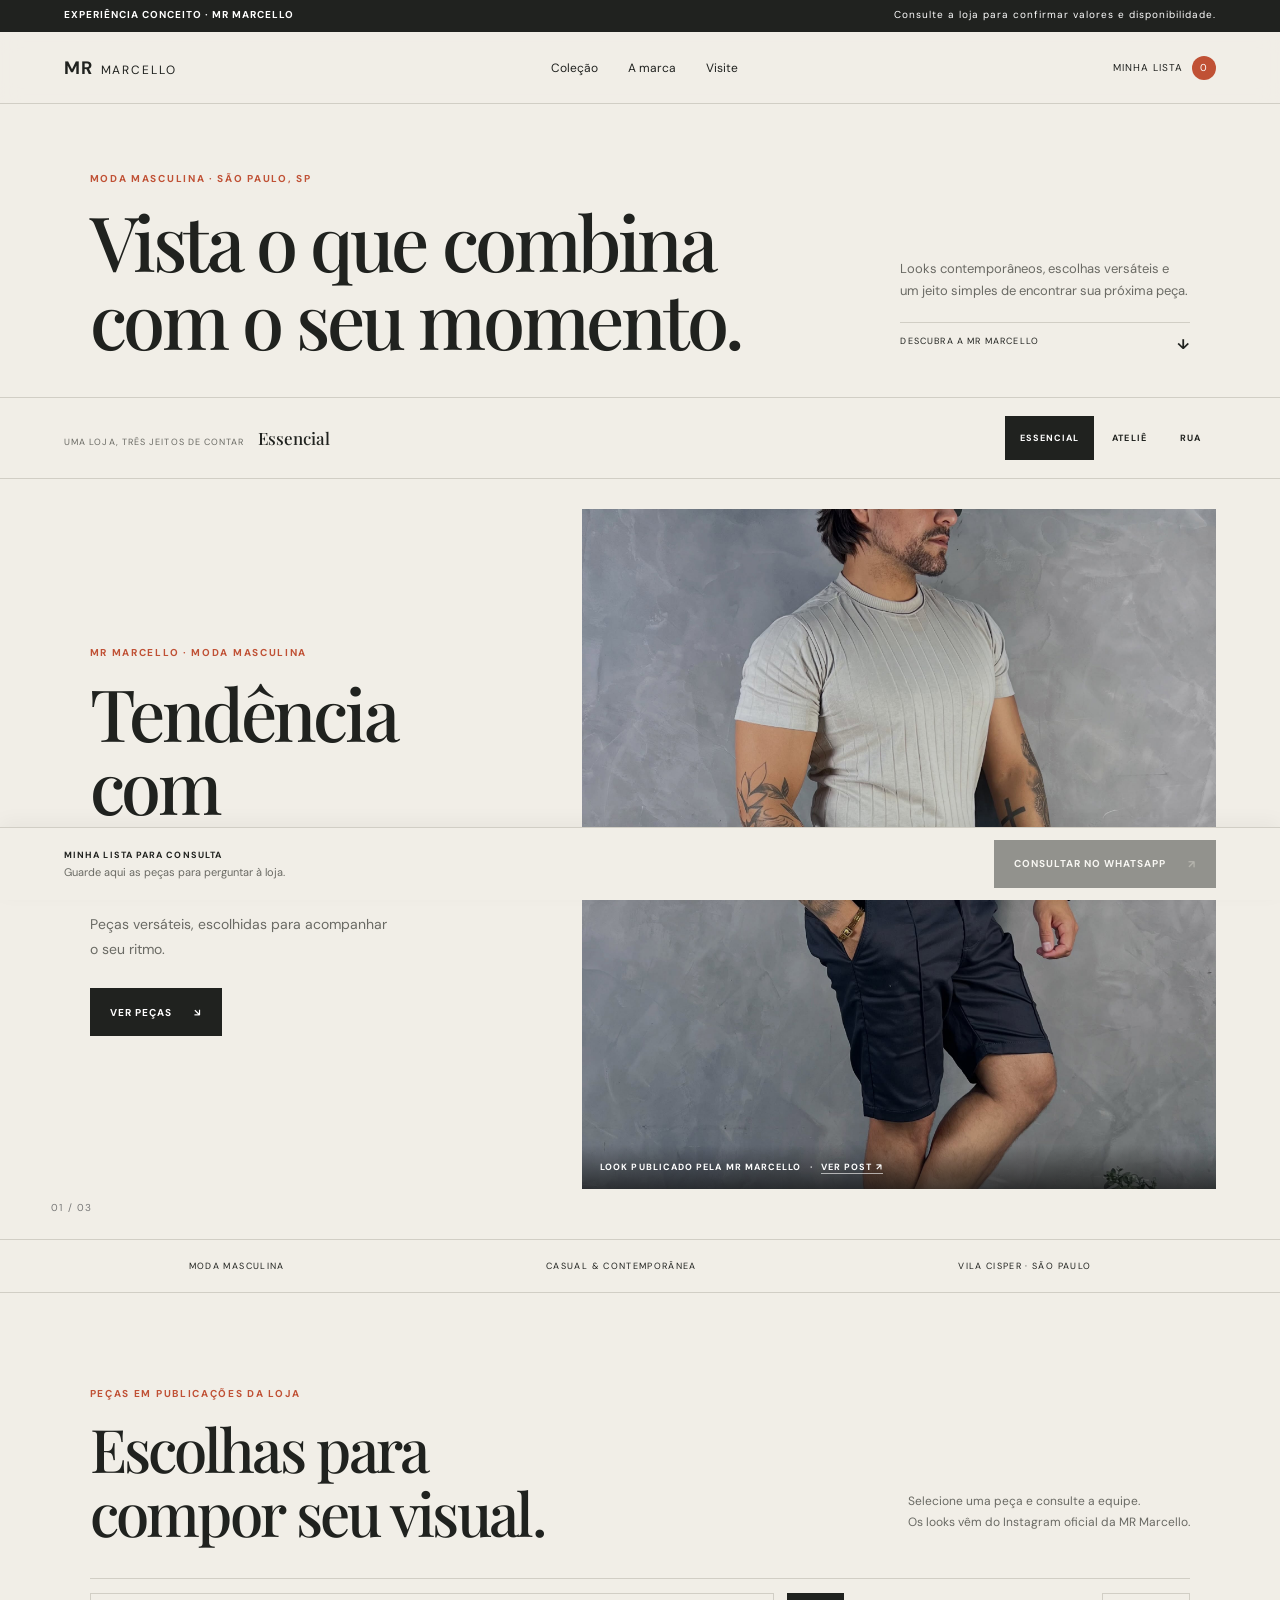
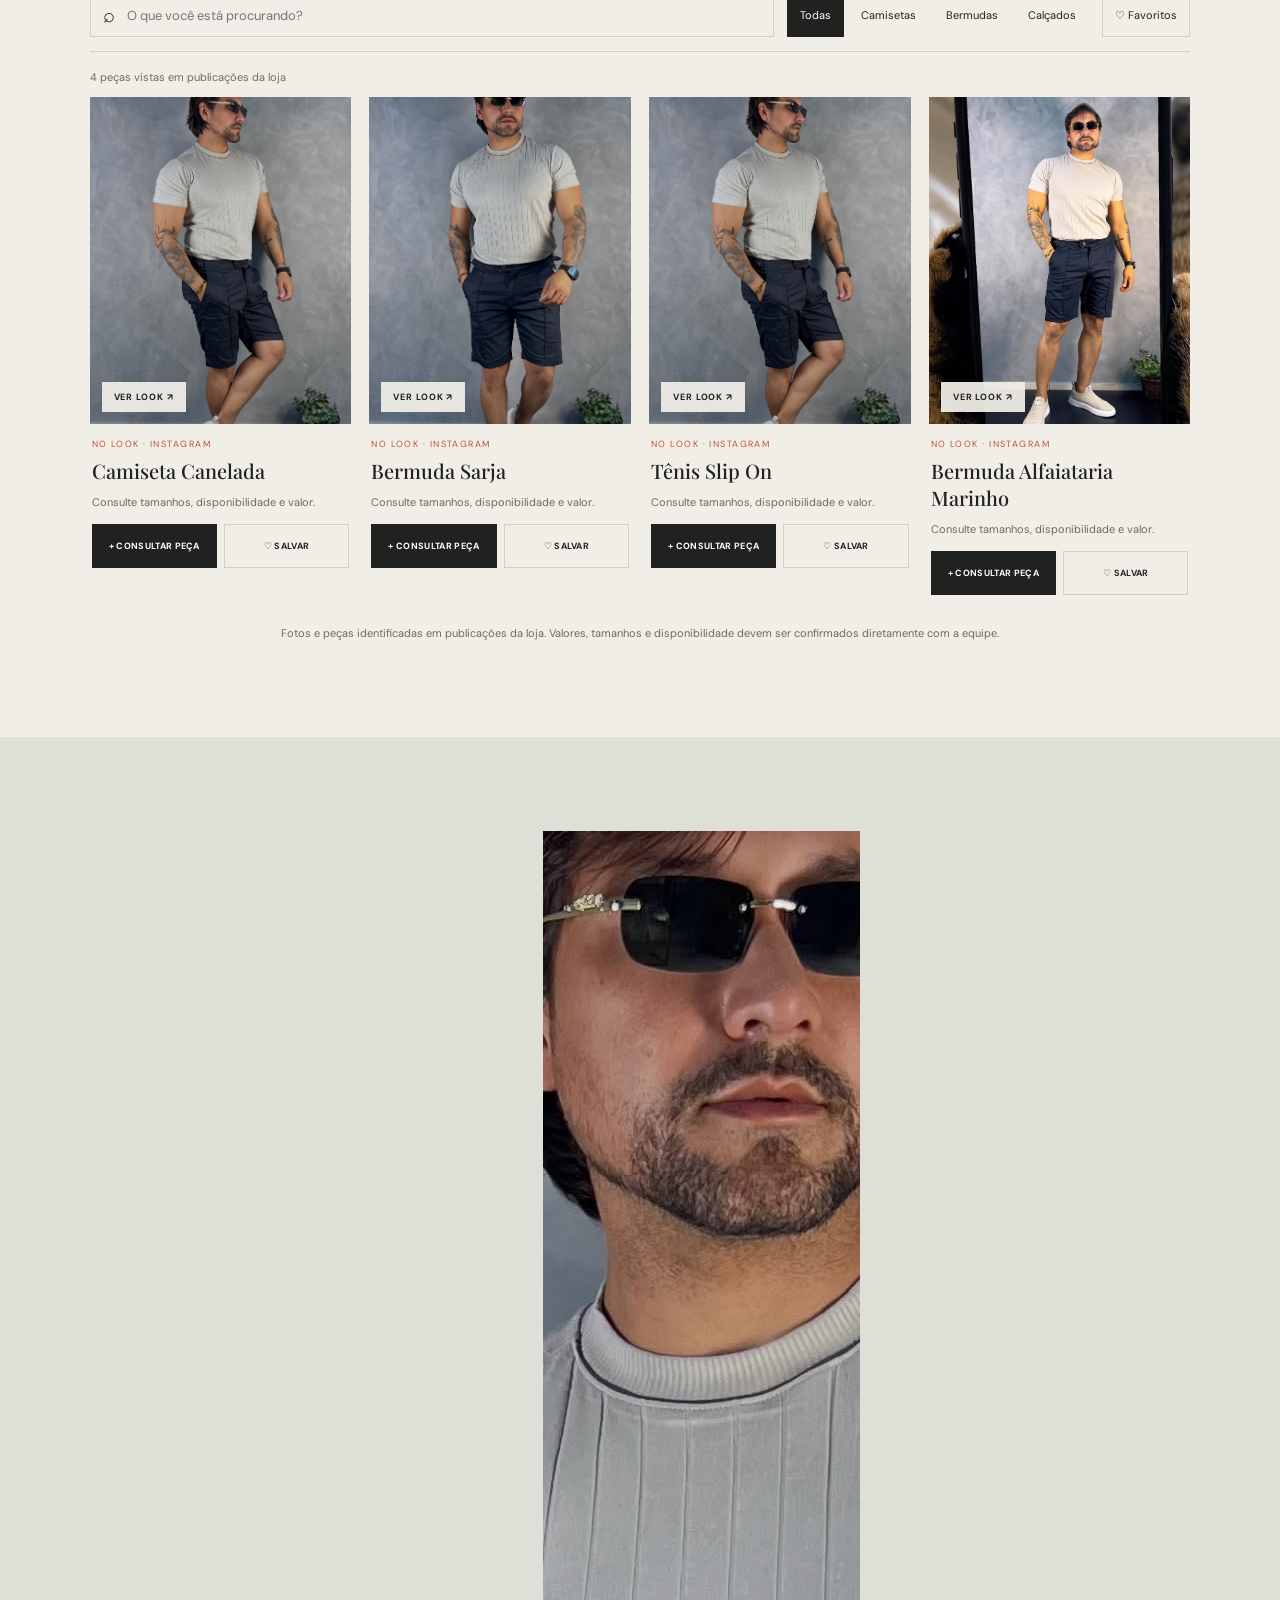
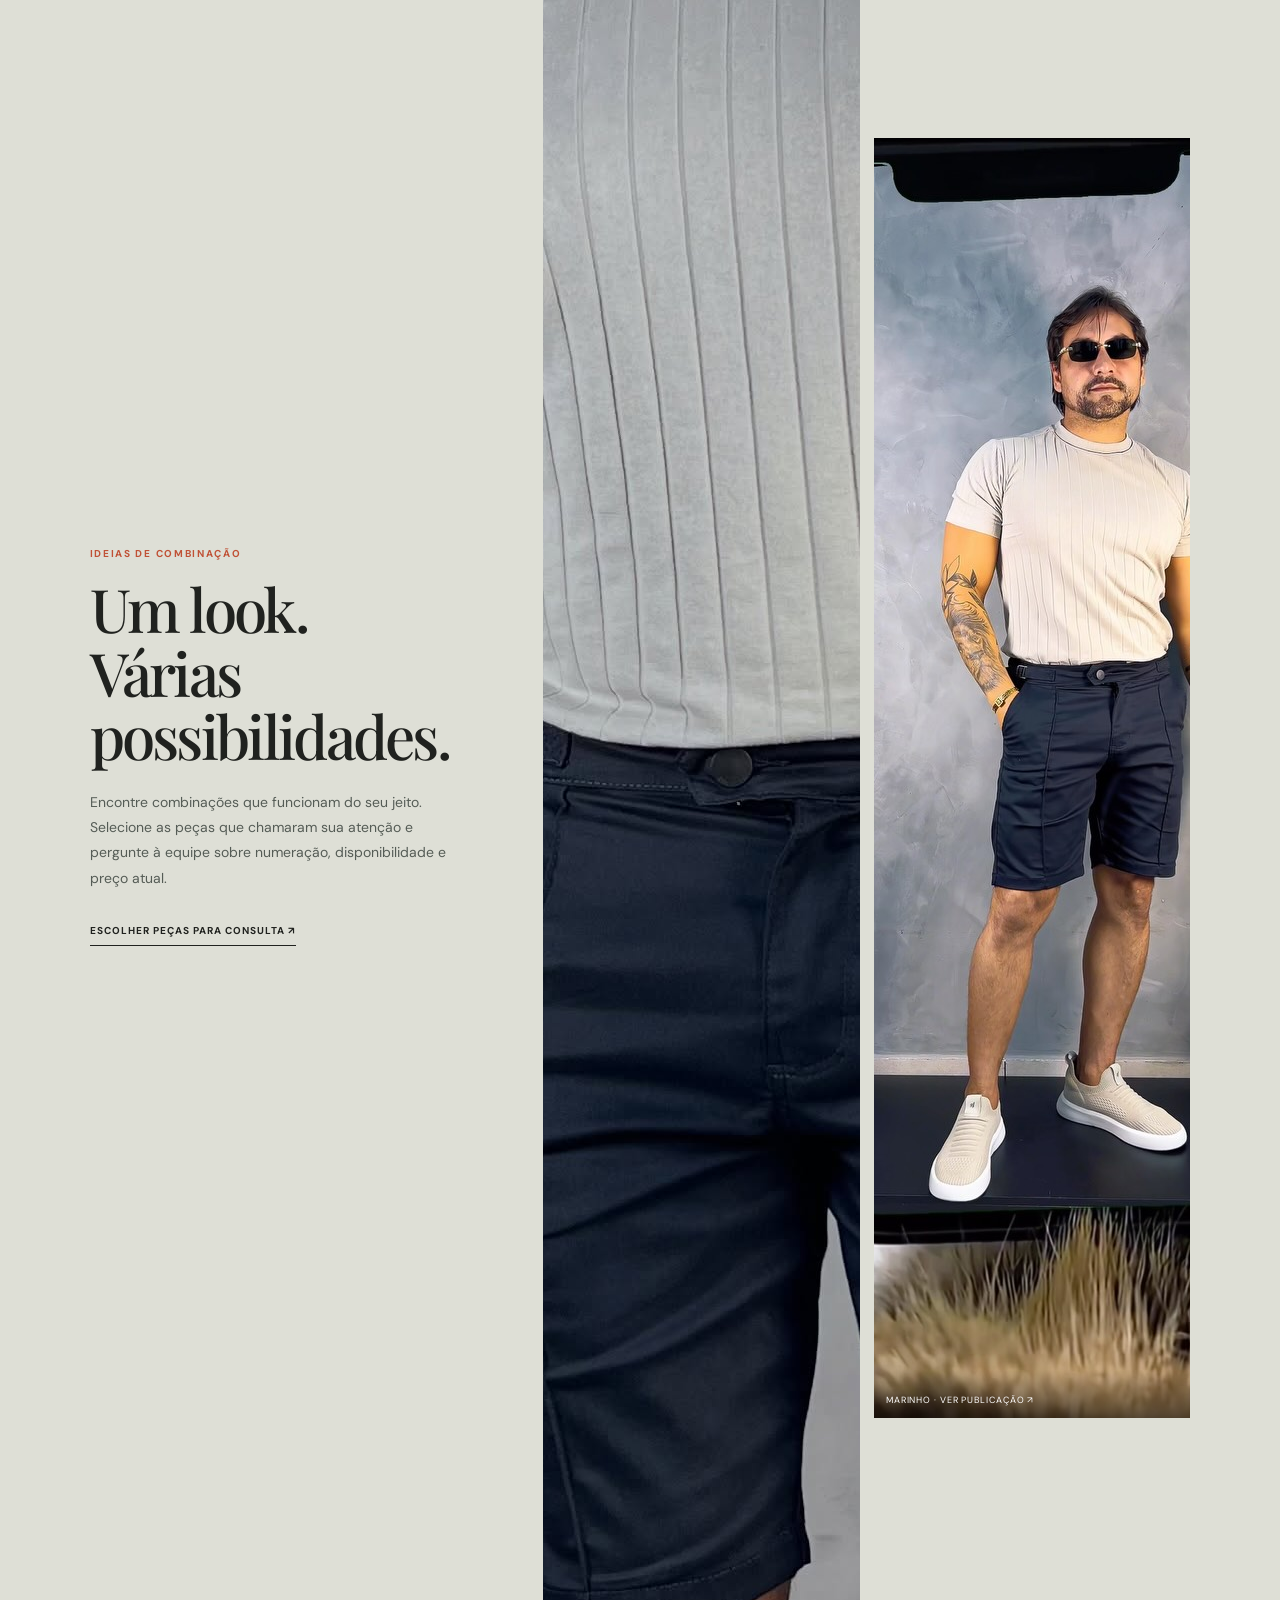
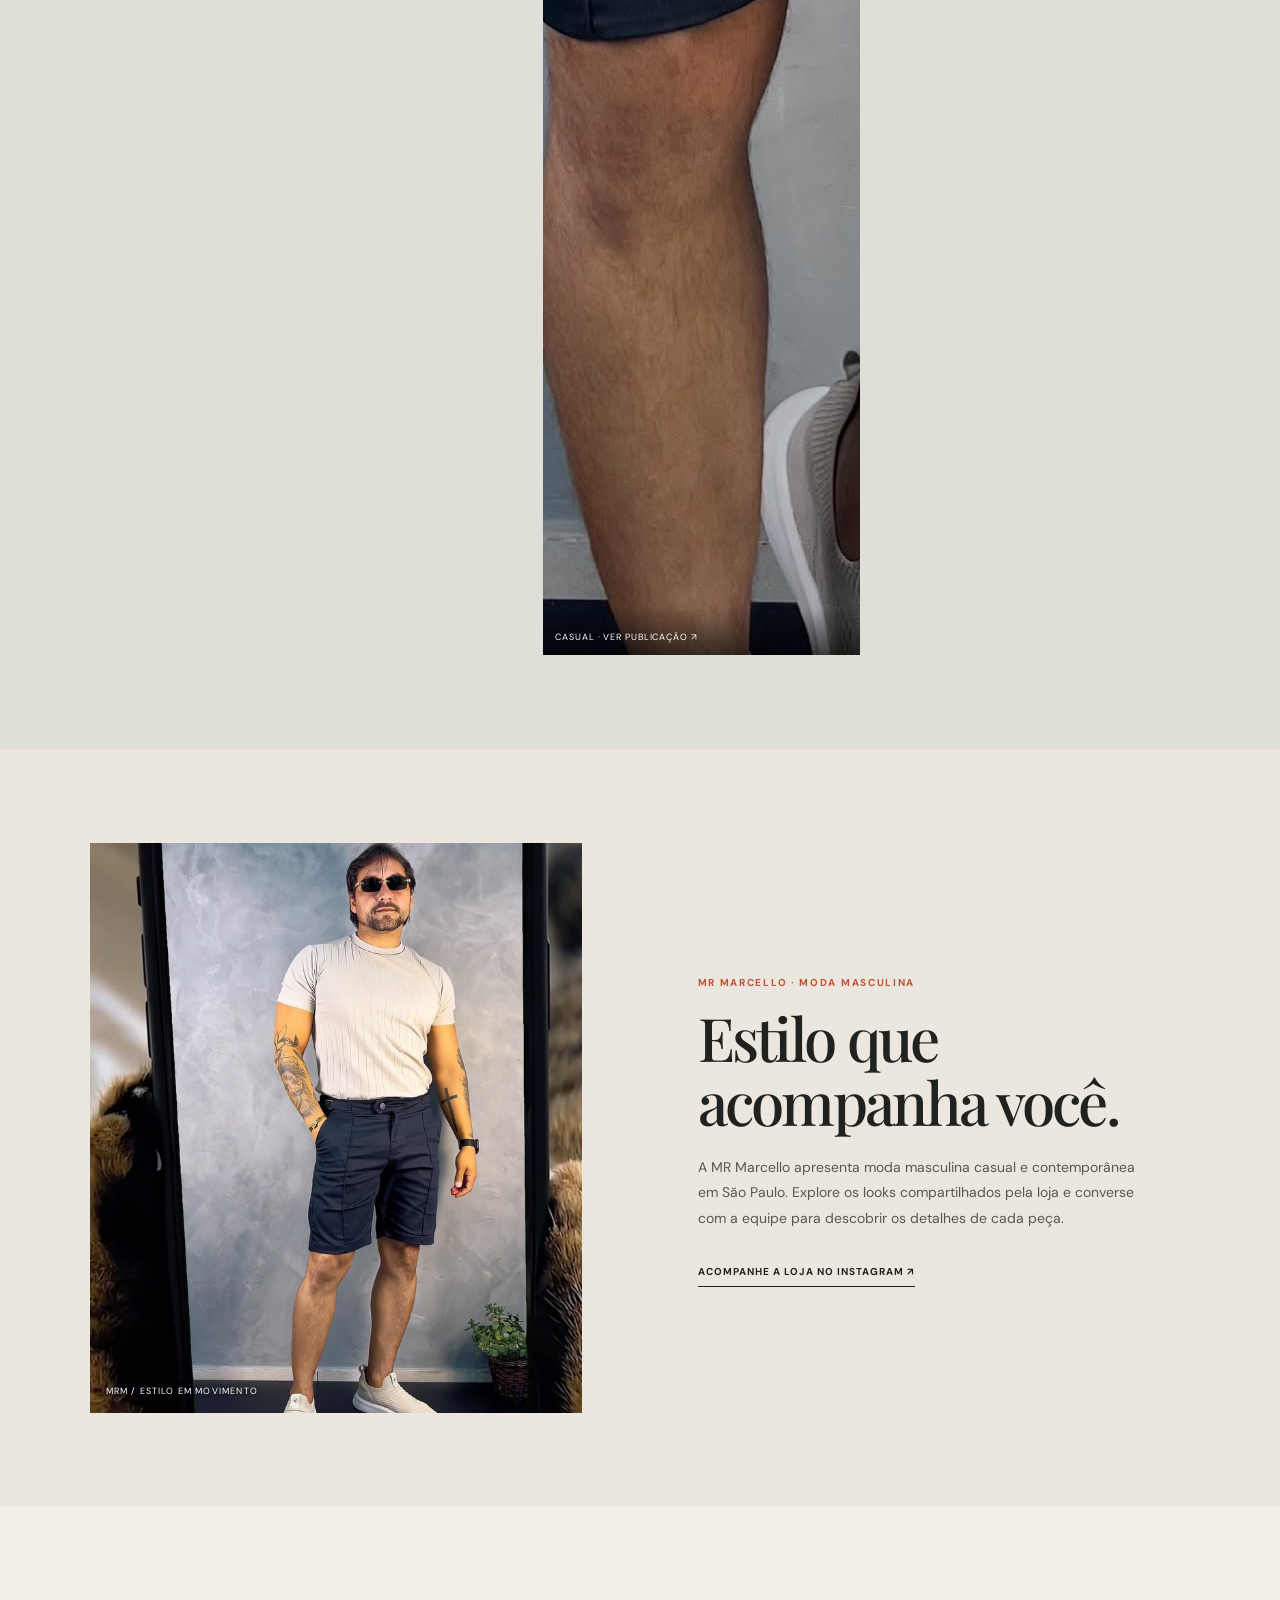
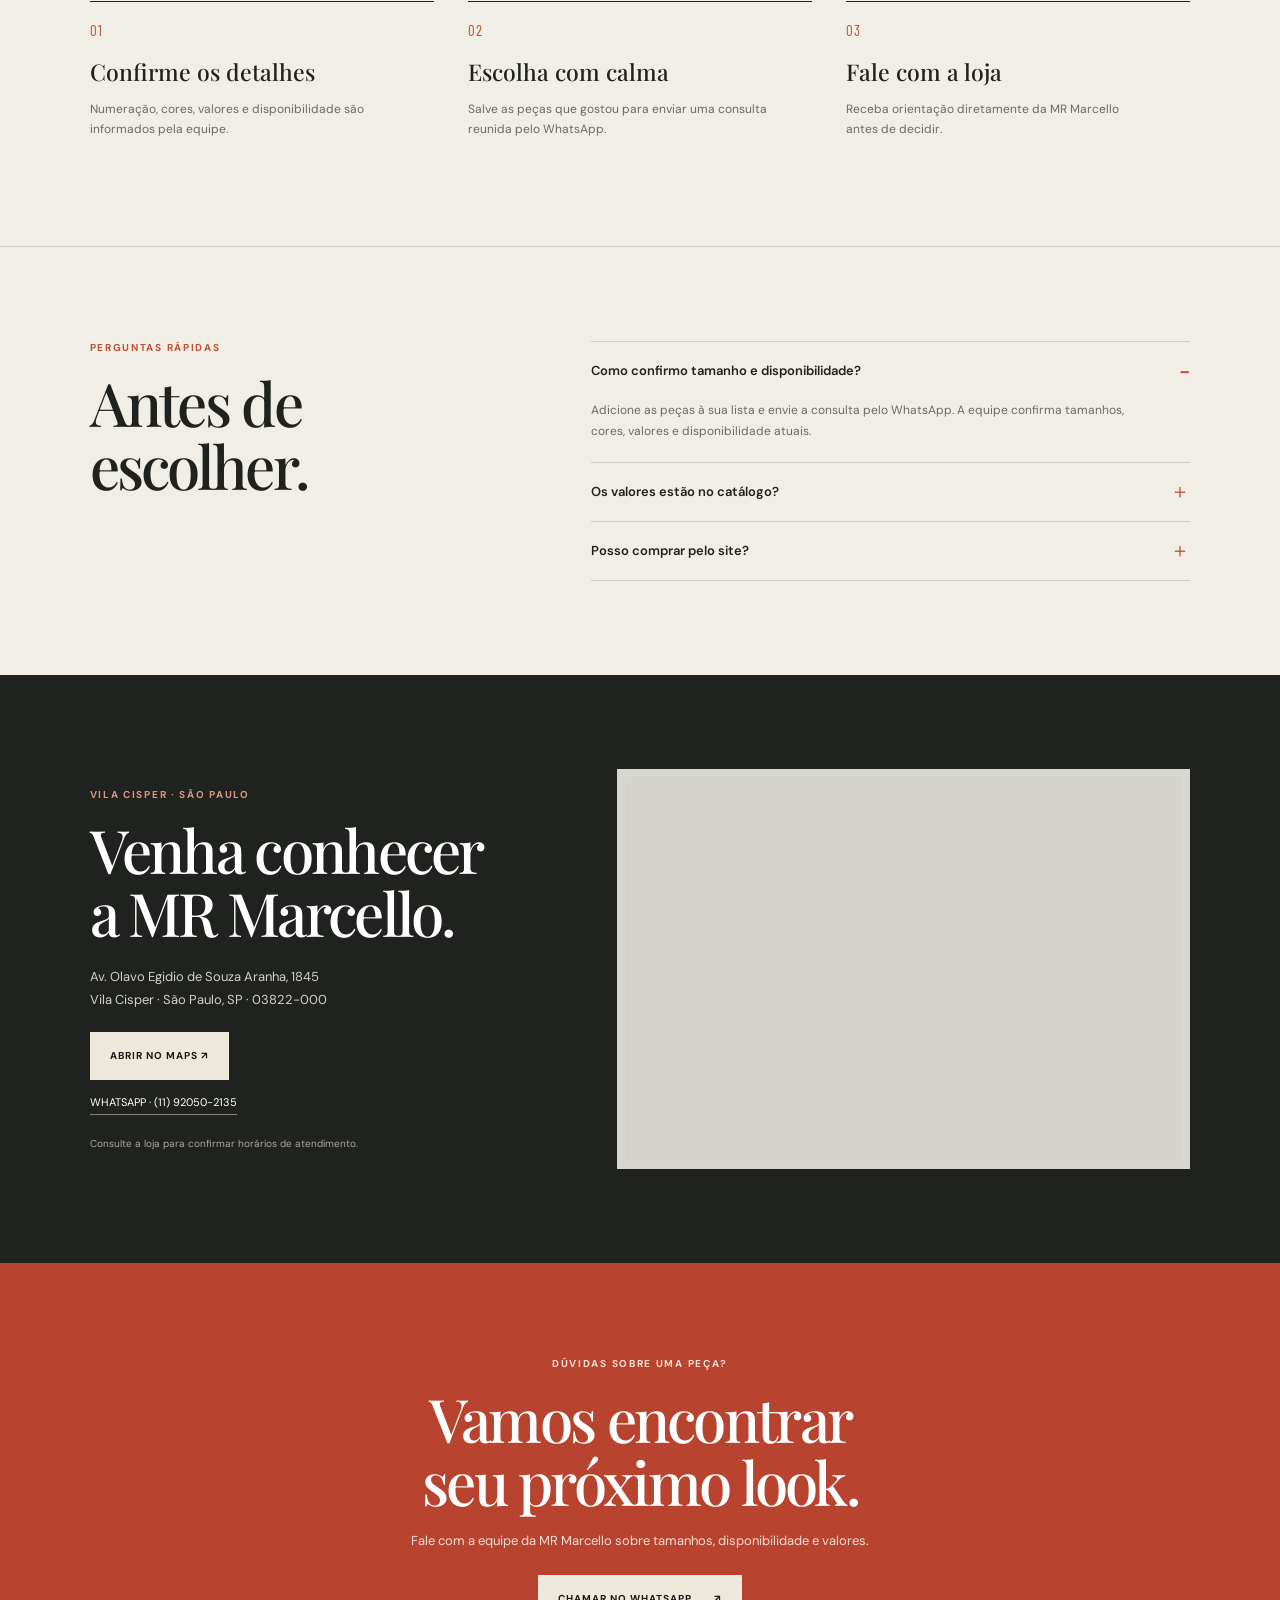
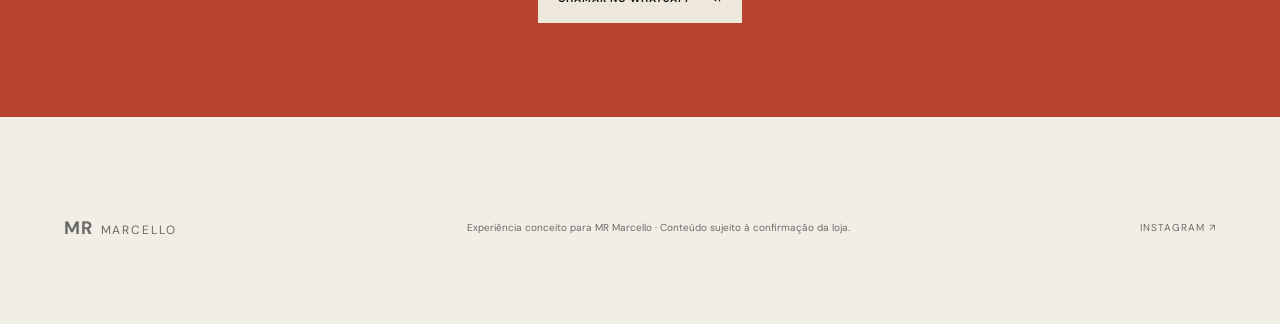
==== index.html @ 8ab8c093 "Build complete MR Marcello concept storefront" ====
<!doctype html>
<html lang="pt-BR">
<head>
  <meta charset="utf-8">
  <meta name="viewport" content="width=device-width, initial-scale=1">
  <meta name="theme-color" content="#f1eee7">
  <meta name="description" content="Descubra os looks da MR Marcello, moda masculina casual e contemporânea em São Paulo. Consulte peças, tamanhos e disponibilidade diretamente com a loja.">
  <meta property="og:type" content="website">
  <meta property="og:title" content="MR Marcello — Tendência com autenticidade">
  <meta property="og:description" content="Conheça os looks em destaque e fale diretamente com a MR Marcello.">
  <meta property="og:image" content="images/look-sarja-1.jpg">
  <title>MR Marcello — Tendência com autenticidade</title>
  <link rel="preconnect" href="https://fonts.googleapis.com">
  <link rel="preconnect" href="https://fonts.gstatic.com" crossorigin>
  <link rel="stylesheet" href="styles.css?v=2">
  <script src="app.js?v=2" defer></script>
</head>
<body data-theme="closet">
  <a class="skip-link" href="#colecao">Pular para a coleção</a>
  <div class="concept-note"><span>EXPERIÊNCIA CONCEITO · MR MARCELLO</span><span>Consulte a loja para confirmar valores e disponibilidade.</span></div>
  <header class="site-header">
    <a class="wordmark" href="#inicio" aria-label="MR Marcello, início">MR<span>MARCELLO</span></a>
    <nav class="header-links" aria-label="Navegação principal"><a href="#colecao">Coleção</a><a href="#marca">A marca</a><a href="#visite">Visite</a></nav>
    <a class="bag-trigger" href="#sacola">MINHA LISTA <span id="bag-count" aria-live="polite">0</span></a>
  </header>
  <main id="inicio">
    <section class="intro">
      <div class="intro-title"><p class="eyebrow">MODA MASCULINA · SÃO PAULO, SP</p><h1>Vista o que combina<br>com o seu momento.</h1></div>
      <div class="intro-side"><p>Looks contemporâneos, escolhas versáteis e um jeito simples de encontrar sua próxima peça.</p><span class="scroll-cue">DESCUBRA A MR MARCELLO <b aria-hidden="true">↓</b></span></div>
    </section>
    <section class="concept-bar" aria-label="Direções visuais do conceito"><div><span>UMA LOJA, TRÊS JEITOS DE CONTAR</span><strong id="direction-label">Essencial</strong></div><div class="concept-switch" role="group" aria-label="Escolha uma direção visual"><button type="button" data-concept="closet" aria-pressed="true">ESSENCIAL</button><button type="button" data-concept="atelier" aria-pressed="false">ATELIÊ</button><button type="button" data-concept="street" aria-pressed="false">RUA</button></div></section>
    <section class="hero" id="hero" aria-label="Apresentação MR Marcello">
      <div class="hero-copy"><p class="eyebrow" id="hero-kicker">MR MARCELLO · MODA MASCULINA</p><h2 id="hero-title">Tendência<br>com autenticidade.</h2><p id="hero-text">Peças versáteis, escolhidas para acompanhar o seu ritmo.</p><a class="button button-dark" href="#colecao">VER PEÇAS <span aria-hidden="true">↘</span></a></div>
      <figure class="hero-image"><img id="hero-image" src="images/look-sarja-1.jpg" alt="Look MR Marcello com camiseta canelada, bermuda de sarja e tênis slip-on" width="2268" height="3024"><figcaption>LOOK PUBLICADO PELA MR MARCELLO <span>·</span> <a href="https://www.instagram.com/mrmarcello_/p/DfKrXdDlLR6/" target="_blank" rel="noopener noreferrer">VER POST ↗</a></figcaption></figure>
      <div class="hero-index" aria-hidden="true">01 / 03</div>
    </section>
    <section class="trust-strip" aria-label="Sobre a loja"><span>MODA MASCULINA</span><span>CASUAL & CONTEMPORÂNEA</span><span>VILA CISPER · SÃO PAULO</span></section>
    <section id="colecao" class="catalog section-pad">
      <div class="section-heading"><div><p class="eyebrow">PEÇAS EM PUBLICAÇÕES DA LOJA</p><h2>Escolhas para<br>compor seu visual<span>.</span></h2></div><p>Selecione uma peça e consulte a equipe.<br>Os looks vêm do Instagram oficial da MR Marcello.</p></div>
      <div class="catalog-tools"><label class="search-box"><span aria-hidden="true">⌕</span><span class="sr-only">Buscar peças</span><input id="search" type="search" placeholder="O que você está procurando?" autocomplete="off"></label><div id="category-filters" class="category-filters" role="group" aria-label="Filtrar por categoria"><button type="button" data-category="all" aria-pressed="true">Todas</button><button type="button" data-category="tops" aria-pressed="false">Camisetas</button><button type="button" data-category="bottoms" aria-pressed="false">Bermudas</button><button type="button" data-category="shoes" aria-pressed="false">Calçados</button></div><button id="favorites-filter" class="favorites-filter" type="button" aria-pressed="false">♡ Favoritos</button></div>
      <p id="result-count" class="result-count" aria-live="polite"></p>
      <div id="product-grid" class="product-grid"></div>
      <p class="catalog-note">Fotos e peças identificadas em publicações da loja. Valores, tamanhos e disponibilidade devem ser confirmados diretamente com a equipe.</p>
    </section>
    <section class="complete-look section-pad" aria-labelledby="look-title"><div class="complete-look-copy"><p class="eyebrow">IDEIAS DE COMBINAÇÃO</p><h2 id="look-title">Um look.<br>Várias possibilidades.</h2><p>Encontre combinações que funcionam do seu jeito. Selecione as peças que chamaram sua atenção e pergunte à equipe sobre numeração, disponibilidade e preço atual.</p><a class="text-link" href="#colecao">ESCOLHER PEÇAS PARA CONSULTA ↗</a></div><div class="look-pair"><a href="https://www.instagram.com/mrmarcello_/p/DfKrXdDlLR6/" target="_blank" rel="noopener noreferrer"><img src="images/look-sarja-2.jpg" alt="Outra vista do look MR Marcello com bermuda de sarja" width="2268" height="3024" loading="lazy"><span>CASUAL · VER PUBLICAÇÃO ↗</span></a><a href="https://www.instagram.com/mrmarcello_/reel/DfH0HmzhBGS/" target="_blank" rel="noopener noreferrer"><img src="images/look-marinho.jpg" alt="Look MR Marcello com bermuda de alfaiataria marinho" width="720" height="1280" loading="lazy"><span>MARINHO · VER PUBLICAÇÃO ↗</span></a></div></section>
    <section id="marca" class="brand-story section-pad"><div class="story-image"><img src="images/look-marinho.jpg" alt="Look casual contemporâneo da MR Marcello" width="720" height="1280" loading="lazy"><span>MRM / ESTILO EM MOVIMENTO</span></div><div class="story-copy"><p class="eyebrow">MR MARCELLO · MODA MASCULINA</p><h2>Estilo que<br>acompanha você.</h2><p>A MR Marcello apresenta moda masculina casual e contemporânea em São Paulo. Explore os looks compartilhados pela loja e converse com a equipe para descobrir os detalhes de cada peça.</p><a class="text-link" href="https://www.instagram.com/mrmarcello_/" target="_blank" rel="noopener noreferrer">ACOMPANHE A LOJA NO INSTAGRAM ↗</a></div></section>
    <section class="service-note section-pad" aria-label="Informações sobre compras"><div><span class="service-symbol" aria-hidden="true">01</span><h3>Confirme os detalhes</h3><p>Numeração, cores, valores e disponibilidade são informados pela equipe.</p></div><div><span class="service-symbol" aria-hidden="true">02</span><h3>Escolha com calma</h3><p>Salve as peças que gostou para enviar uma consulta reunida pelo WhatsApp.</p></div><div><span class="service-symbol" aria-hidden="true">03</span><h3>Fale com a loja</h3><p>Receba orientação diretamente da MR Marcello antes de decidir.</p></div></section>
    <section class="faq section-pad" aria-labelledby="faq-title"><div class="faq-heading"><p class="eyebrow">PERGUNTAS RÁPIDAS</p><h2 id="faq-title">Antes de escolher.</h2></div><div class="faq-list"><div class="faq-item"><button type="button" data-accordion aria-expanded="true">Como confirmo tamanho e disponibilidade?<span aria-hidden="true">−</span></button><div class="faq-answer"><p>Adicione as peças à sua lista e envie a consulta pelo WhatsApp. A equipe confirma tamanhos, cores, valores e disponibilidade atuais.</p></div></div><div class="faq-item"><button type="button" data-accordion aria-expanded="false">Os valores estão no catálogo?<span aria-hidden="true">＋</span></button><div class="faq-answer" hidden><p>Este conceito não exibe preços, pois os valores atuais precisam ser confirmados pela própria loja. Consulte diretamente a MR Marcello.</p></div></div><div class="faq-item"><button type="button" data-accordion aria-expanded="false">Posso comprar pelo site?<span aria-hidden="true">＋</span></button><div class="faq-answer" hidden><p>Este catálogo ajuda você a descobrir peças e conversar com a equipe. Pagamento, entrega e troca não estão configurados nesta demonstração.</p></div></div></div></section>
    <section id="visite" class="visit section-pad"><div class="visit-copy"><p class="eyebrow">VILA CISPER · SÃO PAULO</p><h2>Venha conhecer<br>a MR Marcello.</h2><p>Av. Olavo Egidio de Souza Aranha, 1845<br>Vila Cisper · São Paulo, SP · 03822-000</p><div class="visit-actions"><a class="button button-light" href="https://www.google.com/maps/search/?api=1&query=MR+Marcello%2C+Av.+Olavo+Egidio+de+Souza+Aranha%2C+1845%2C+S%C3%A3o+Paulo" target="_blank" rel="noopener noreferrer">ABRIR NO MAPS ↗</a><a class="visit-phone" href="https://wa.me/5511920502135" target="_blank" rel="noopener noreferrer">WHATSAPP · (11) 92050-2135</a></div><small>Consulte a loja para confirmar horários de atendimento.</small></div><div class="map-frame"><iframe title="Mapa da região da MR Marcello, Vila Cisper, São Paulo" src="https://maps.google.com/maps?q=Av.%20Olavo%20Egidio%20de%20Souza%20Aranha%2C%201845%2C%20Vila%20Cisper%2C%20S%C3%A3o%20Paulo&t=&z=15&ie=UTF8&iwloc=&output=embed" loading="lazy" referrerpolicy="no-referrer-when-downgrade"></iframe></div></section>
    <section id="contato" class="contact section-pad"><p class="eyebrow">DÚVIDAS SOBRE UMA PEÇA?</p><h2>Vamos encontrar<br>seu próximo look.</h2><p>Fale com a equipe da MR Marcello sobre tamanhos, disponibilidade e valores.</p><a class="button button-light" href="https://wa.me/5511920502135" target="_blank" rel="noopener noreferrer">CHAMAR NO WHATSAPP <span aria-hidden="true">↗</span></a></section>
  </main>
  <aside id="sacola" class="bag-dock" aria-label="Peças para consultar"><div><strong>MINHA LISTA PARA CONSULTA</strong><span id="bag-summary">Guarde aqui as peças para perguntar à loja.</span><span id="bag-status" class="sr-only" aria-live="polite">Sua lista está vazia</span></div><button id="whatsapp-inquiry" type="button" class="button button-dark" disabled>CONSULTAR NO WHATSAPP <span aria-hidden="true">↗</span></button></aside>
  <footer><a class="wordmark" href="#inicio">MR<span>MARCELLO</span></a><span>Experiência conceito para MR Marcello · Conteúdo sujeito à confirmação da loja.</span><a href="https://www.instagram.com/mrmarcello_/" target="_blank" rel="noopener noreferrer">INSTAGRAM ↗</a></footer>
</body>
</html>
---- styles.css ----
@import url('https://fonts.googleapis.com/css2?family=Barlow+Condensed:wght@500;600;700;800&family=DM+Sans:wght@400;500;600;700&family=Playfair+Display:wght@500;600&display=swap');
:root{font-family:'DM Sans',Arial,sans-serif;color:#20221f;background:#f1eee7;font-synthesis:none;text-rendering:optimizeLegibility;--paper:#f1eee7;--ink:#20221f;--accent:#c05135;--line:#d1cec5;--muted:#6a6a64;--serif:'Playfair Display',Georgia,serif;--condensed:'Barlow Condensed','Arial Narrow',sans-serif}*{box-sizing:border-box}html{scroll-behavior:smooth;scroll-padding-top:82px}body{margin:0;background:var(--paper);color:var(--ink);transition:background .35s,color .35s}button,input,a{font:inherit}a{color:inherit}button{color:inherit}.skip-link{position:absolute;top:-100px;left:12px;background:var(--ink);color:white;padding:12px;z-index:20}.skip-link:focus{top:8px}.sr-only{position:absolute;width:1px;height:1px;padding:0;margin:-1px;overflow:hidden;clip:rect(0,0,0,0);white-space:nowrap;border:0}.concept-note{min-height:32px;padding:8px 5vw;display:flex;justify-content:space-between;gap:12px;background:var(--ink);color:#fff;font-size:10px;letter-spacing:.1em}.concept-note span:first-child{font-weight:700}.site-header{height:72px;padding:0 5vw;display:flex;align-items:center;justify-content:space-between;border-bottom:1px solid var(--line);position:sticky;top:0;z-index:8;background:color-mix(in srgb,var(--paper) 95%,transparent);backdrop-filter:blur(10px)}.wordmark{text-decoration:none;font-weight:700;letter-spacing:.07em;font-size:18px}.wordmark span{font-weight:400;margin-left:7px;font-size:12px;letter-spacing:.16em}.header-links{display:flex;gap:30px}.header-links a{text-decoration:none;font-size:12px}.bag-trigger{display:inline-flex;align-items:center;gap:9px;text-decoration:none;font-size:10px;letter-spacing:.1em}.bag-trigger span{display:inline-grid;place-items:center;width:24px;height:24px;border-radius:50%;background:var(--accent);color:#fff}.intro{max-width:1500px;margin:auto;padding:68px 7vw 40px;display:flex;align-items:end;justify-content:space-between;gap:30px}.eyebrow{font-size:10px;font-weight:700;letter-spacing:.17em;color:var(--accent);margin:0 0 17px}.intro h1,.hero h2,.section-heading h2,.story-copy h2,.contact h2,.complete-look h2,.faq h2,.visit h2{font-family:var(--serif);font-weight:500;letter-spacing:-.045em}.intro h1{font-size:clamp(42px,6.4vw,76px);line-height:1.02;margin:0}.intro-side{max-width:290px;padding-bottom:4px}.intro-side p{font-size:13px;line-height:1.7;color:var(--muted);margin:0 0 20px}.scroll-cue{display:flex;justify-content:space-between;gap:30px;font-size:9px;letter-spacing:.13em;border-top:1px solid var(--line);padding-top:12px}.scroll-cue b{font-size:14px}.concept-bar{max-width:1500px;margin:auto;padding:18px 5vw;display:flex;align-items:center;justify-content:space-between;gap:16px;border-block:1px solid var(--line)}.concept-bar>div:first-child{display:flex;align-items:baseline;gap:14px}.concept-bar>div:first-child span{font-size:9px;letter-spacing:.12em;color:var(--muted)}.concept-bar>div:first-child strong{font-family:var(--serif);font-size:17px;font-weight:500}.concept-switch{display:flex;gap:3px}.concept-switch button{border:1px solid transparent;background:transparent;padding:11px 14px;font-size:9px;font-weight:700;letter-spacing:.12em;cursor:pointer;min-height:44px}.concept-switch button[aria-pressed=true]{border-color:var(--ink);background:var(--ink);color:white}.hero{max-width:1500px;margin:0 auto;padding:30px 5vw 50px;display:grid;grid-template-columns:.78fr 1.22fr;min-height:520px;position:relative}.hero-copy{align-self:center;padding:24px 6vw 40px 2vw}.hero h2{font-size:clamp(42px,6vw,72px);line-height:1.01;margin:0 0 18px}.hero-copy>p:not(.eyebrow){color:var(--muted);font-size:14px;max-width:300px;line-height:1.75;margin:0 0 27px}.hero-image{margin:0;position:relative;min-height:460px;overflow:hidden;background:#d9d5cb}.hero-image img{width:100%;height:100%;min-height:460px;max-height:680px;object-fit:cover;object-position:center 37%;display:block}.hero-image figcaption{position:absolute;bottom:0;left:0;right:0;padding:16px 18px;background:linear-gradient(transparent,#111a);color:white;font-size:9px;font-weight:700;letter-spacing:.12em}.hero-image figcaption span{padding:0 5px}.hero-image figcaption a{text-decoration:none;border-bottom:1px solid #fff9}.hero-index{position:absolute;bottom:25px;left:4vw;font-size:10px;letter-spacing:.12em;color:#777}.button{min-height:48px;display:inline-flex;align-items:center;justify-content:center;gap:22px;padding:0 20px;text-decoration:none;border:0;font-size:10px;letter-spacing:.1em;font-weight:700;cursor:pointer}.button-dark{background:var(--ink);color:white}.button-light{background:#eee8dc;color:#171715}.button:disabled{opacity:.45;cursor:not-allowed}.button:focus-visible,button:focus-visible,a:focus-visible,input:focus-visible{outline:3px solid #bc783e;outline-offset:3px}.trust-strip{border-block:1px solid var(--line);display:flex;justify-content:space-around;gap:12px;padding:20px 5vw;font-size:9px;letter-spacing:.15em}.section-pad{padding:94px 7vw}.catalog{max-width:1500px;margin:auto}.section-heading{display:flex;justify-content:space-between;align-items:end;margin-bottom:34px}.section-heading h2,.story-copy h2,.contact h2,.complete-look h2,.faq h2,.visit h2{font-size:clamp(38px,5vw,60px);line-height:1.06;margin:0}.section-heading>p{font-size:12px;color:var(--muted);line-height:1.7}.catalog-tools{display:flex;align-items:center;gap:13px;flex-wrap:wrap;border-block:1px solid var(--line);padding:14px 0}.search-box{height:44px;display:flex;align-items:center;gap:10px;padding:0 12px;border:1px solid var(--line);min-width:220px;flex:1}.search-box>span:first-child:not(.sr-only){font-size:20px}.search-box input{border:0;background:transparent;outline:0;width:100%;min-width:0;font-size:13px}.category-filters{display:flex;gap:4px;flex-wrap:wrap}.category-filters button,.favorites-filter{min-height:44px;background:transparent;border:1px solid transparent;padding:0 12px;font-size:11px;cursor:pointer}.category-filters button[aria-pressed=true],.favorites-filter[aria-pressed=true]{background:var(--ink);color:white}.favorites-filter{border-color:var(--line)}.result-count{min-height:15px;color:var(--muted);font-size:11px;margin:18px 0 12px}.product-grid{display:grid;grid-template-columns:repeat(4,minmax(0,1fr));gap:18px}.product-card{min-width:0}.product-photo{position:relative;display:block;background:#e6e1d8;overflow:hidden;aspect-ratio:4/5}.product-photo img{width:100%;height:100%;object-fit:cover;object-position:center 35%;display:block;transition:transform .5s}.product-card:hover .product-photo img{transform:scale(1.025)}.photo-source{position:absolute;bottom:12px;left:12px;background:#f1eee7ef;padding:9px 12px;font-size:9px;font-weight:700;letter-spacing:.1em}.product-meta{padding:14px 2px 0}.product-meta>p{font-size:9px;letter-spacing:.16em;color:var(--accent);margin:0 0 7px;text-transform:uppercase}.product-meta h3{font-family:var(--serif);font-size:20px;font-weight:500;margin:0 0 6px}.product-meta>span{font-size:11px;color:var(--muted);line-height:1.5}.product-actions{display:flex;gap:7px;margin-top:13px}.product-actions button{flex:1;min-height:44px;text-align:center;display:grid;place-items:center;padding:7px;border:1px solid var(--ink);background:transparent;font-size:9px;font-weight:700;letter-spacing:.035em;cursor:pointer}.product-actions button:first-child{background:var(--ink);color:white}.product-actions button[aria-pressed=true]{background:var(--accent);border-color:var(--accent)}.product-actions .favorite-button{background:transparent;color:var(--ink);border-color:var(--line)}.product-actions .favorite-button[aria-pressed=true]{color:var(--accent);border-color:var(--accent)}.catalog-note{margin:30px 0 0;text-align:center;color:var(--muted);font-size:11px;line-height:1.6}.empty-state{grid-column:1/-1;border:1px dashed var(--line);padding:40px;text-align:center;color:var(--muted);font-size:13px;line-height:1.8}.complete-look{display:grid;grid-template-columns:.72fr 1.28fr;gap:7vw;align-items:center;background:#dedfd6}.complete-look-copy{max-width:420px}.complete-look-copy>p:not(.eyebrow){font-size:14px;color:#555c56;line-height:1.8;margin:22px 0 27px}.text-link{font-size:10px;font-weight:700;letter-spacing:.1em;text-decoration:none;border-bottom:1px solid currentColor;padding-bottom:8px}.look-pair{display:grid;grid-template-columns:1fr 1fr;gap:14px;align-items:center}.look-pair a{position:relative;display:block;overflow:hidden;background:#cbc8bf}.look-pair a:nth-child(2){margin-top:70px}.look-pair img{width:100%;aspect-ratio:3/4;display:block;object-fit:cover;object-position:center 35%;transition:transform .45s}.look-pair a:hover img{transform:scale(1.025)}.look-pair span{position:absolute;left:0;right:0;bottom:0;padding:24px 12px 12px;background:linear-gradient(transparent,#0009);color:white;font-size:9px;letter-spacing:.1em}.brand-story{display:grid;grid-template-columns:1fr 1fr;gap:9vw;align-items:center;background:#ebe7df}.story-image{position:relative;max-height:570px;overflow:hidden}.story-image img{width:100%;height:100%;max-height:570px;object-fit:cover;object-position:center 34%;display:block}.story-image span{position:absolute;left:16px;bottom:16px;color:white;font-size:9px;letter-spacing:.13em;text-shadow:0 1px 6px #000}.story-copy{max-width:440px}.story-copy>p:not(.eyebrow){font-size:14px;line-height:1.8;color:#565852;margin:22px 0 28px}.service-note{display:grid;grid-template-columns:repeat(3,1fr);gap:34px;border-bottom:1px solid var(--line)}.service-note>div{border-top:1px solid var(--ink);padding-top:18px}.service-symbol{font-family:var(--condensed);font-size:15px;color:var(--accent);letter-spacing:.08em}.service-note h3{font-family:var(--serif);font-weight:500;font-size:23px;margin:15px 0 10px}.service-note p{font-size:12px;line-height:1.7;color:var(--muted);max-width:300px}.faq{display:grid;grid-template-columns:.8fr 1.2fr;gap:8vw}.faq-item{border-top:1px solid var(--line)}.faq-item:last-child{border-bottom:1px solid var(--line)}.faq-item>button{width:100%;min-height:58px;padding:12px 0;border:0;background:none;display:flex;justify-content:space-between;align-items:center;text-align:left;gap:20px;font-size:13px;font-weight:600;cursor:pointer}.faq-item>button span{font-size:20px;color:var(--accent)}.faq-answer p{margin:0;padding:0 30px 20px 0;color:var(--muted);font-size:12px;line-height:1.75}.visit{display:grid;grid-template-columns:.88fr 1.12fr;gap:6vw;align-items:center;background:#20221f;color:white}.visit .eyebrow{color:#df967f}.visit-copy>p:not(.eyebrow){font-size:13px;line-height:1.8;color:#d0d0ca;margin:20px 0}.visit-actions{display:flex;flex-direction:column;align-items:flex-start;gap:15px}.visit-phone{font-size:11px;text-decoration:none;border-bottom:1px solid #ffffff70;padding-bottom:5px}.visit-copy small{display:block;color:#aaa9a2;font-size:10px;margin-top:22px}.map-frame{height:400px;background:#d4d3ce;border:8px solid #ffffff10}.map-frame iframe{width:100%;height:100%;border:0;filter:grayscale(.7) contrast(.92)}.contact{background:#b84430;color:white;text-align:center}.contact .eyebrow{color:#ffe0d3}.contact>p:not(.eyebrow){color:#f7ded6;font-size:13px;margin:18px 0 26px}.bag-dock{position:sticky;bottom:0;z-index:7;background:var(--paper);border-top:1px solid var(--line);padding:12px 5vw;display:flex;align-items:center;justify-content:space-between;gap:16px;box-shadow:0 -6px 18px #0000000a}.bag-dock>div{display:flex;flex-direction:column;gap:4px}.bag-dock strong{font-size:9px;letter-spacing:.12em}.bag-dock span{font-size:11px;color:var(--muted)}footer{padding:26px 5vw 84px;display:flex;align-items:center;justify-content:space-between;gap:16px;font-size:10px;color:var(--muted)}footer>a:last-child{text-decoration:none;letter-spacing:.1em}body[data-theme=atelier]{--paper:#e9ede8;--ink:#26332f;--accent:#567963;--line:#ccd5ce}body[data-theme=atelier] .hero{grid-template-columns:1fr 1fr;min-height:580px}body[data-theme=atelier] .hero-image{grid-column:1;grid-row:1;min-height:520px}body[data-theme=atelier] .hero-copy{grid-column:2;grid-row:1;padding-inline:5vw}body[data-theme=atelier] .hero-image img{min-height:520px;object-position:center 35%}body[data-theme=atelier] .hero h2{font-size:clamp(40px,5.2vw,66px)}body[data-theme=atelier] .product-grid{grid-template-columns:repeat(2,minmax(0,1fr));gap:28px 18px}body[data-theme=atelier] .product-photo{aspect-ratio:1/1}body[data-theme=atelier] .product-card:nth-child(even){margin-top:52px}body[data-theme=atelier] .complete-look{background:#dce5de}body[data-theme=atelier] .brand-story{background:#e1e8e1}body[data-theme=street]{--paper:#e7e2d7;--ink:#171a19;--accent:#c4492d;--line:#c6c0b4;font-family:'Barlow Condensed','Arial Narrow',sans-serif}body[data-theme=street] .concept-bar>div:first-child strong,body[data-theme=street] .intro h1,body[data-theme=street] .section-heading h2{font-family:var(--condensed);font-weight:700;text-transform:uppercase;letter-spacing:-.035em}body[data-theme=street] .site-header{background:#e7e2d7}body[data-theme=street] .hero{display:flex;min-height:590px;padding:0 5vw 44px;overflow:hidden}body[data-theme=street] .hero-image{position:absolute;inset:0 5vw 44px;min-height:540px}body[data-theme=street] .hero-image:after{content:"";position:absolute;inset:0;background:linear-gradient(90deg,#101616e8 0%,#1016169c 48%,#1016160b 100%)}body[data-theme=street] .hero-image img{min-height:540px;object-position:center 35%;filter:saturate(.78)}body[data-theme=street] .hero-copy{position:relative;z-index:1;align-self:center;padding:30px 0 45px 5vw;color:#fff;max-width:620px}body[data-theme=street] .hero-copy>p:not(.eyebrow){color:#ebe9e2}body[data-theme=street] .hero h2{font-family:var(--condensed);font-weight:700;text-transform:uppercase;font-size:clamp(54px,8vw,100px);line-height:.88;letter-spacing:-.055em}body[data-theme=street] .hero .eyebrow{color:#ffc09d}body[data-theme=street] .hero-index{color:#fff;z-index:1}body[data-theme=street] .trust-strip{background:#171a19;color:#fff;border-color:#171a19}body[data-theme=street] .product-grid{grid-template-columns:repeat(2,minmax(0,1fr));gap:12px}body[data-theme=street] .product-photo{aspect-ratio:3/4}body[data-theme=street] .product-card:nth-child(odd){transform:translateY(26px);margin-bottom:26px}body[data-theme=street] .product-meta h3{font-family:var(--condensed);font-weight:700;text-transform:uppercase;font-size:21px}body[data-theme=street] .complete-look{background:#d6d0c4}body[data-theme=street] .brand-story{background:#d7d0c4}body[data-theme=street] .button-dark{background:#c4492d}
@media(max-width:760px){.concept-note{font-size:8px}.site-header{height:62px;padding-inline:4vw}.header-links{display:none}.intro{padding:52px 6vw 32px;display:block}.intro h1{font-size:clamp(42px,12vw,60px)}.intro-side{max-width:420px;margin-top:23px}.hero{display:flex;flex-direction:column-reverse;padding:0 4vw 40px;min-height:0}.hero-copy{padding:24px 5vw 13px}.hero h2{font-size:48px}.hero-image,.hero-image img{min-height:440px;max-height:540px}.hero-index{left:6vw;bottom:13px}.concept-bar{padding:14px 5vw;align-items:flex-start;flex-direction:column}.concept-switch{width:100%}.concept-switch button{flex:1;padding-inline:7px}.trust-strip{font-size:8px;padding:16px 3vw}.section-pad{padding:68px 6vw}.section-heading{align-items:flex-start;gap:10px;flex-direction:column}.section-heading h2,.story-copy h2,.contact h2,.complete-look h2,.faq h2,.visit h2{font-size:42px}.section-heading>p br{display:none}.catalog-tools{align-items:stretch}.search-box{flex-basis:100%}.category-filters{justify-content:flex-start;overflow:auto;flex-wrap:nowrap}.category-filters button{white-space:nowrap;padding-inline:10px}.favorites-filter{align-self:flex-start}.product-grid{grid-template-columns:repeat(2,minmax(0,1fr));gap:25px 10px}.product-meta h3{font-size:17px}.product-actions{flex-direction:column;gap:6px}.product-actions button{min-height:44px}.complete-look{grid-template-columns:1fr;gap:32px}.look-pair{gap:10px}.look-pair a:nth-child(2){margin-top:38px}.brand-story{grid-template-columns:1fr;gap:34px}.story-image{height:430px}.story-copy>p:not(.eyebrow){font-size:13px}.service-note{grid-template-columns:1fr;gap:20px}.service-note h3{font-size:21px;margin:10px 0 6px}.service-note p{margin:0 0 8px}.faq{grid-template-columns:1fr;gap:30px}.faq-item>button{font-size:12px}.visit{grid-template-columns:1fr;gap:34px}.map-frame{height:340px}.bag-dock{padding:10px 4vw}.bag-dock strong{font-size:8px}.bag-dock span{font-size:10px}.bag-dock .button{padding-inline:12px;gap:8px;min-height:44px;font-size:8px}footer{flex-wrap:wrap;padding:22px 5vw 82px}footer>span{order:3;width:100%}body[data-theme=atelier] .hero{display:flex;flex-direction:column-reverse;min-height:0}body[data-theme=atelier] .hero-image,body[data-theme=atelier] .hero-image img{min-height:430px}body[data-theme=atelier] .hero-copy{padding:24px 5vw 12px}body[data-theme=atelier] .product-card:nth-child(even){margin-top:32px}body[data-theme=street] .hero{display:flex;min-height:510px;padding:0 4vw 35px;justify-content:center}body[data-theme=street] .hero-image{position:absolute;inset:0 4vw 35px;min-height:470px}body[data-theme=street] .hero-image img{min-height:470px}body[data-theme=street] .hero-copy{padding:30px 5vw 35px}body[data-theme=street] .hero h2{font-size:56px}body[data-theme=street] .hero-index{bottom:11px}}
@media(max-width:380px){.intro h1{font-size:42px}.product-grid{gap-inline:7px}.product-meta h3{font-size:15px}.bag-dock{align-items:flex-start;flex-direction:column}.bag-dock .button{width:100%}.hero-image,.hero-image img{min-height:360px}body[data-theme=street] .hero h2{font-size:48px}}
@media(prefers-reduced-motion:reduce){*,*::before,*::after{scroll-behavior:auto!important;transition:none!important;animation:none!important}}
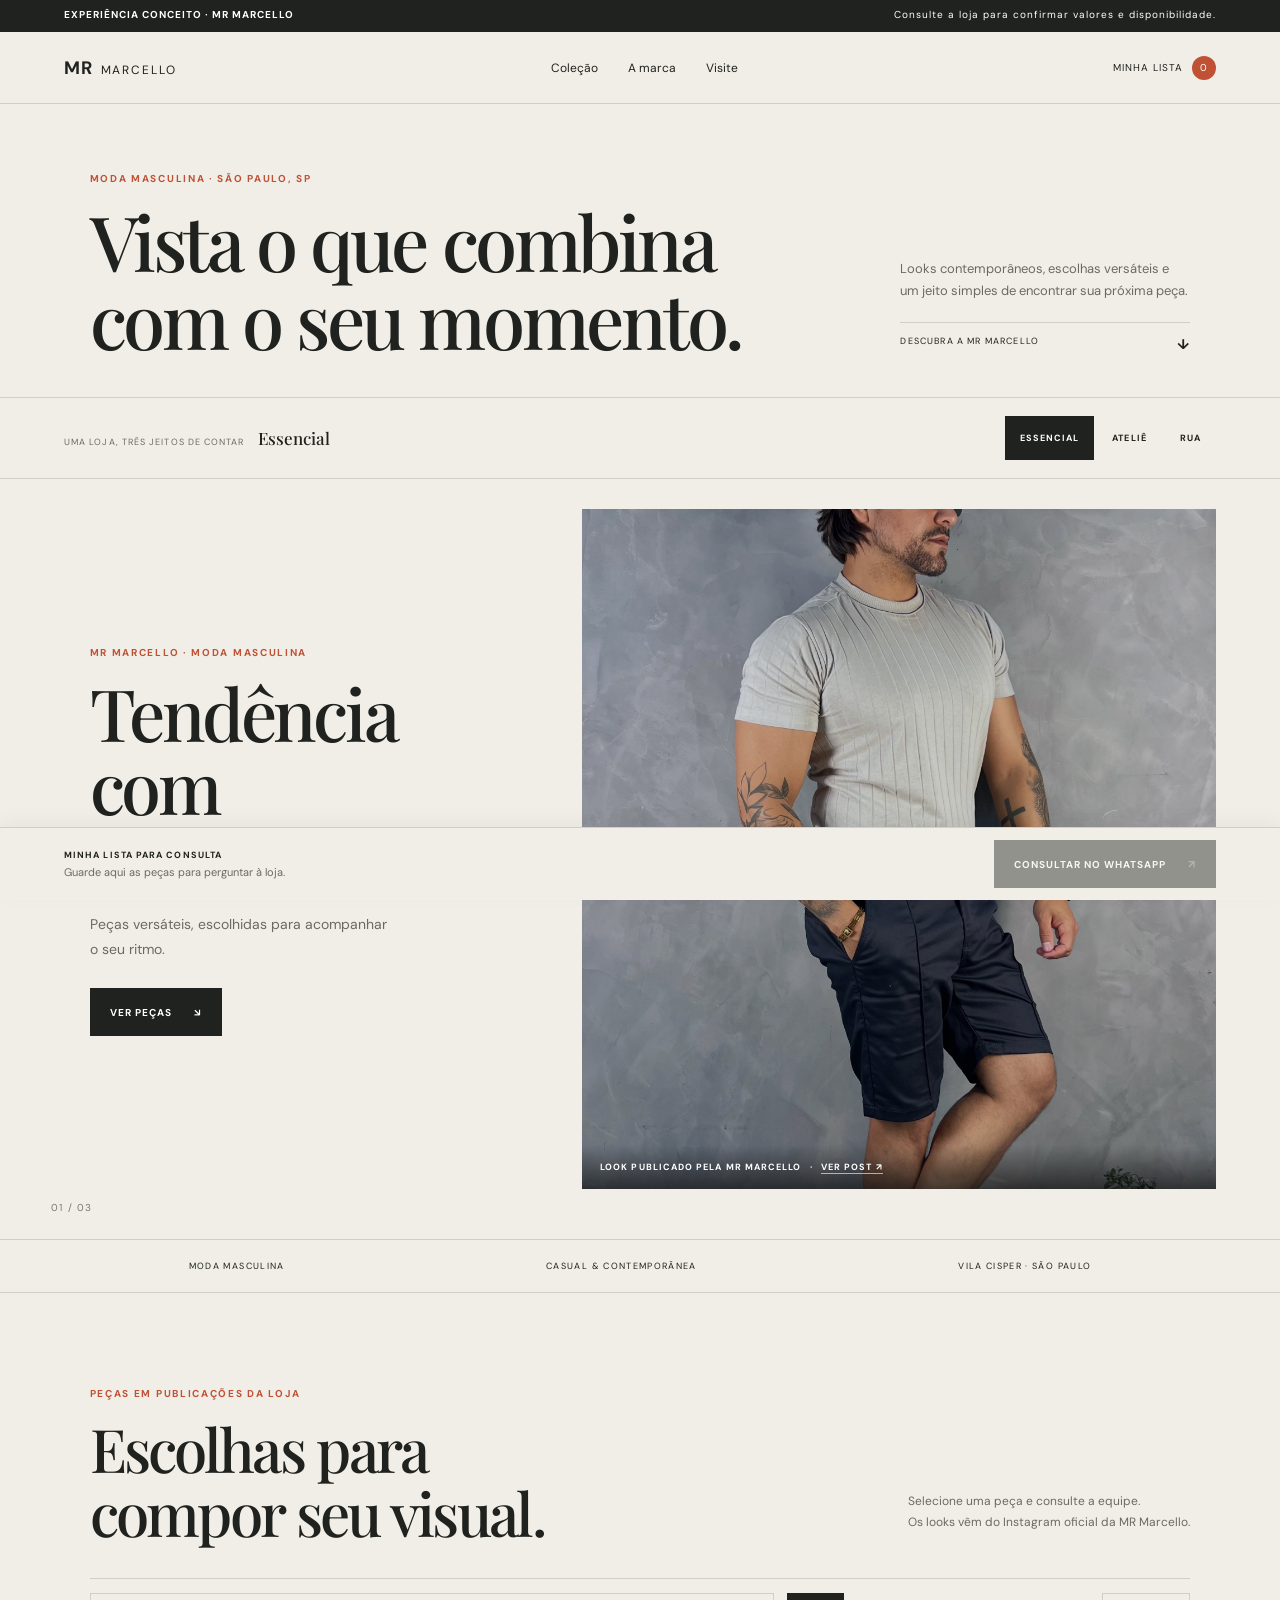
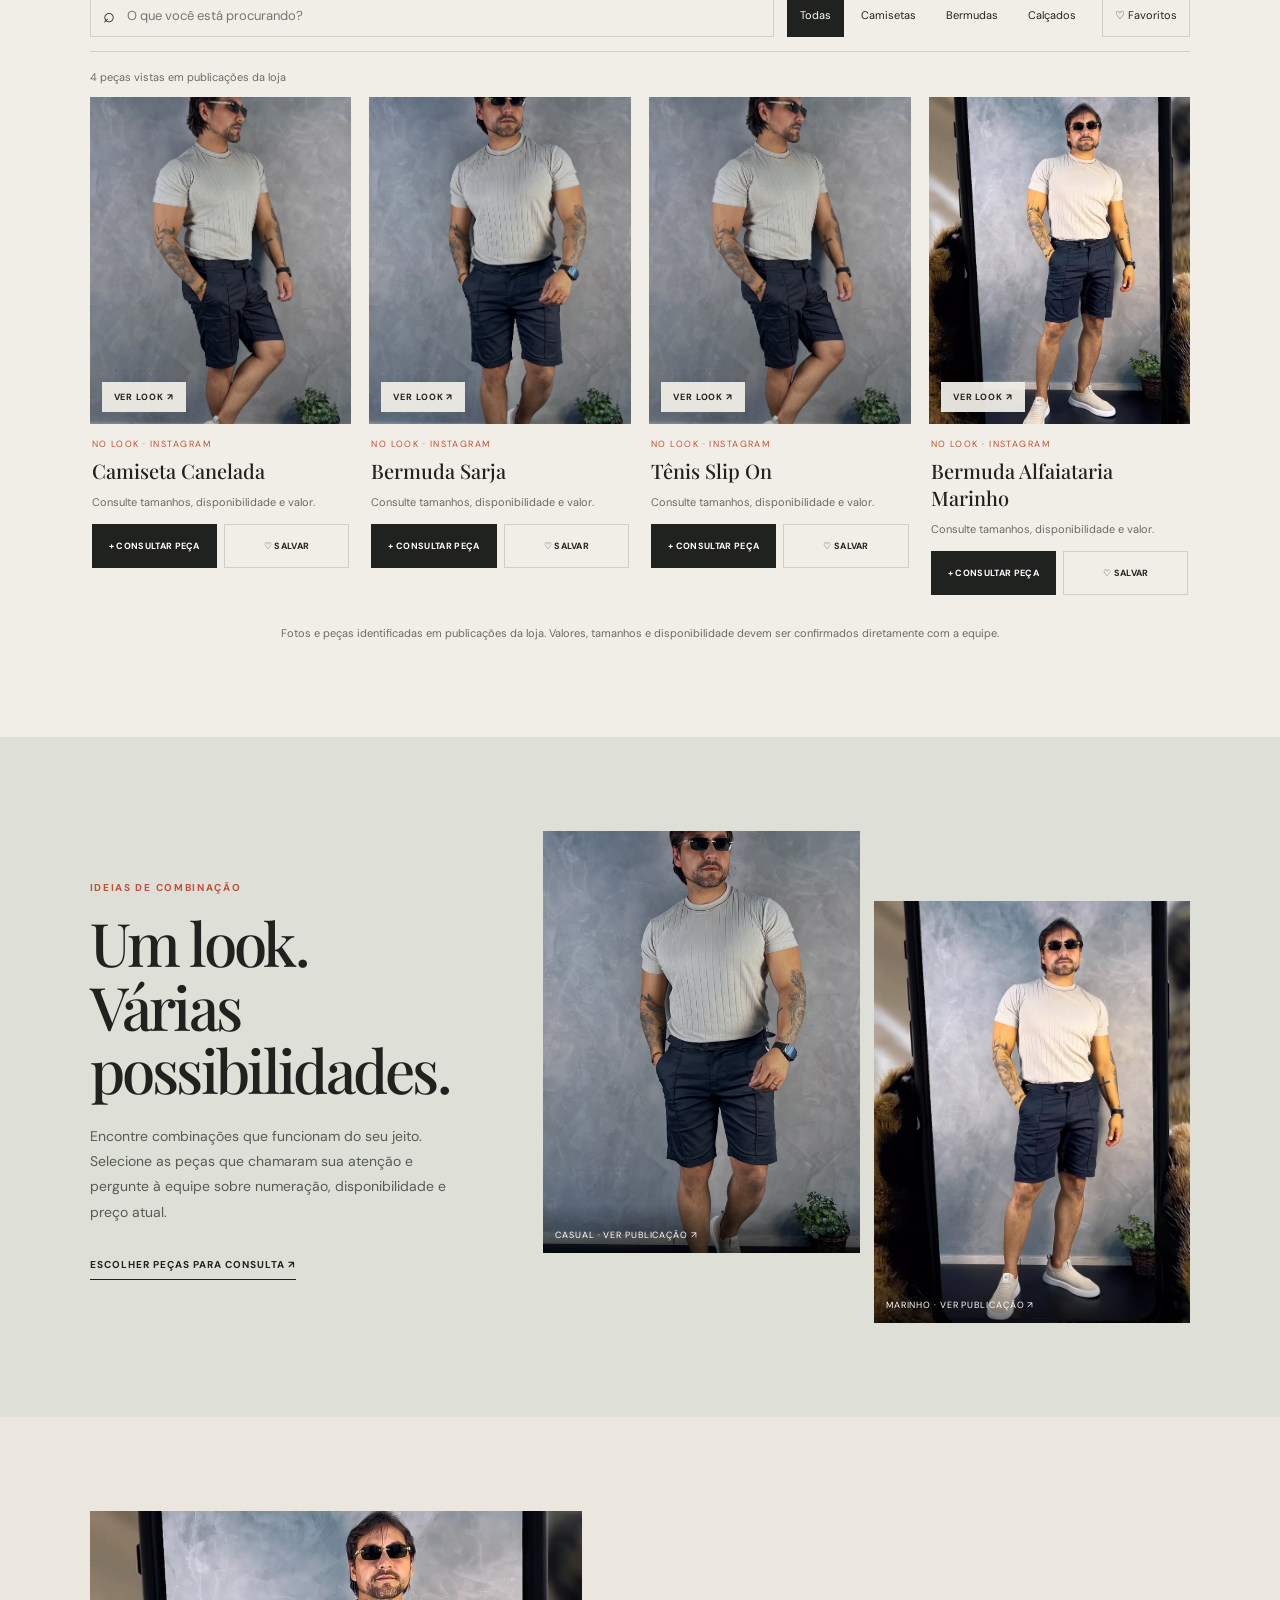
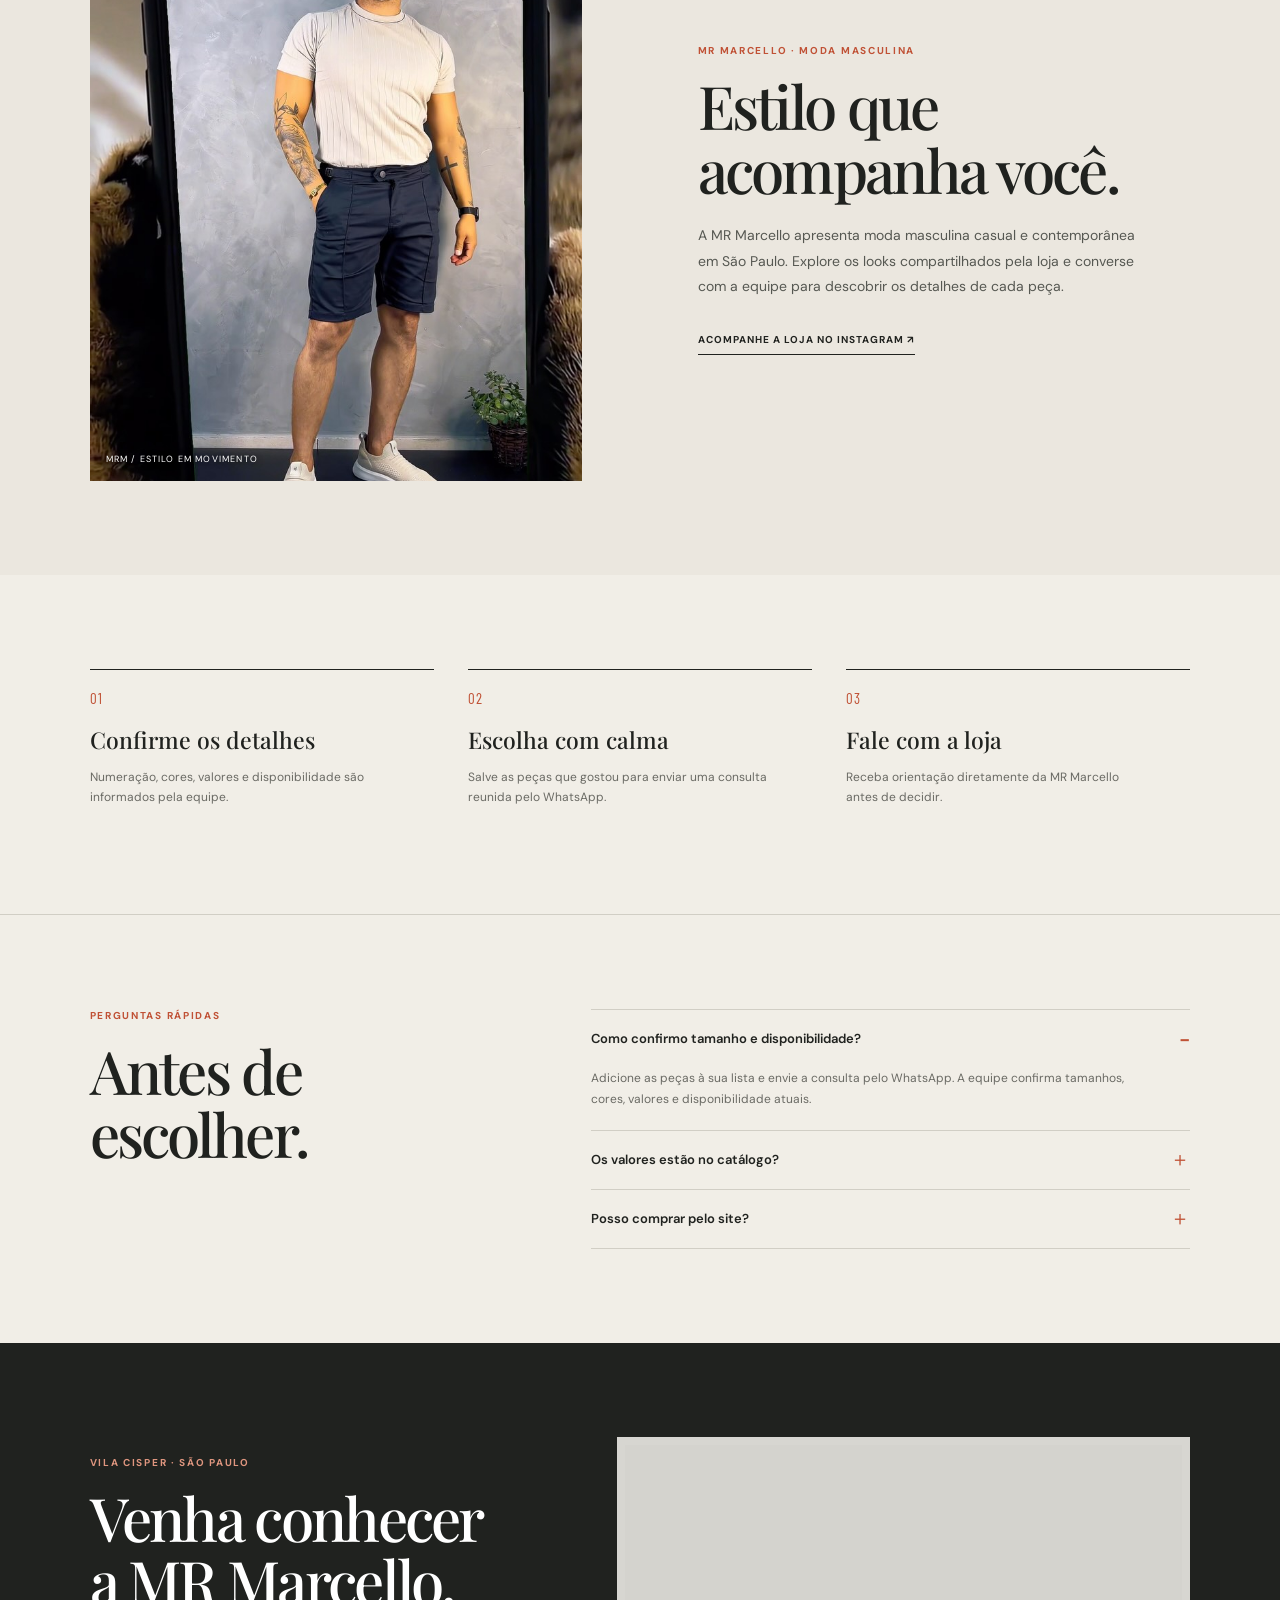
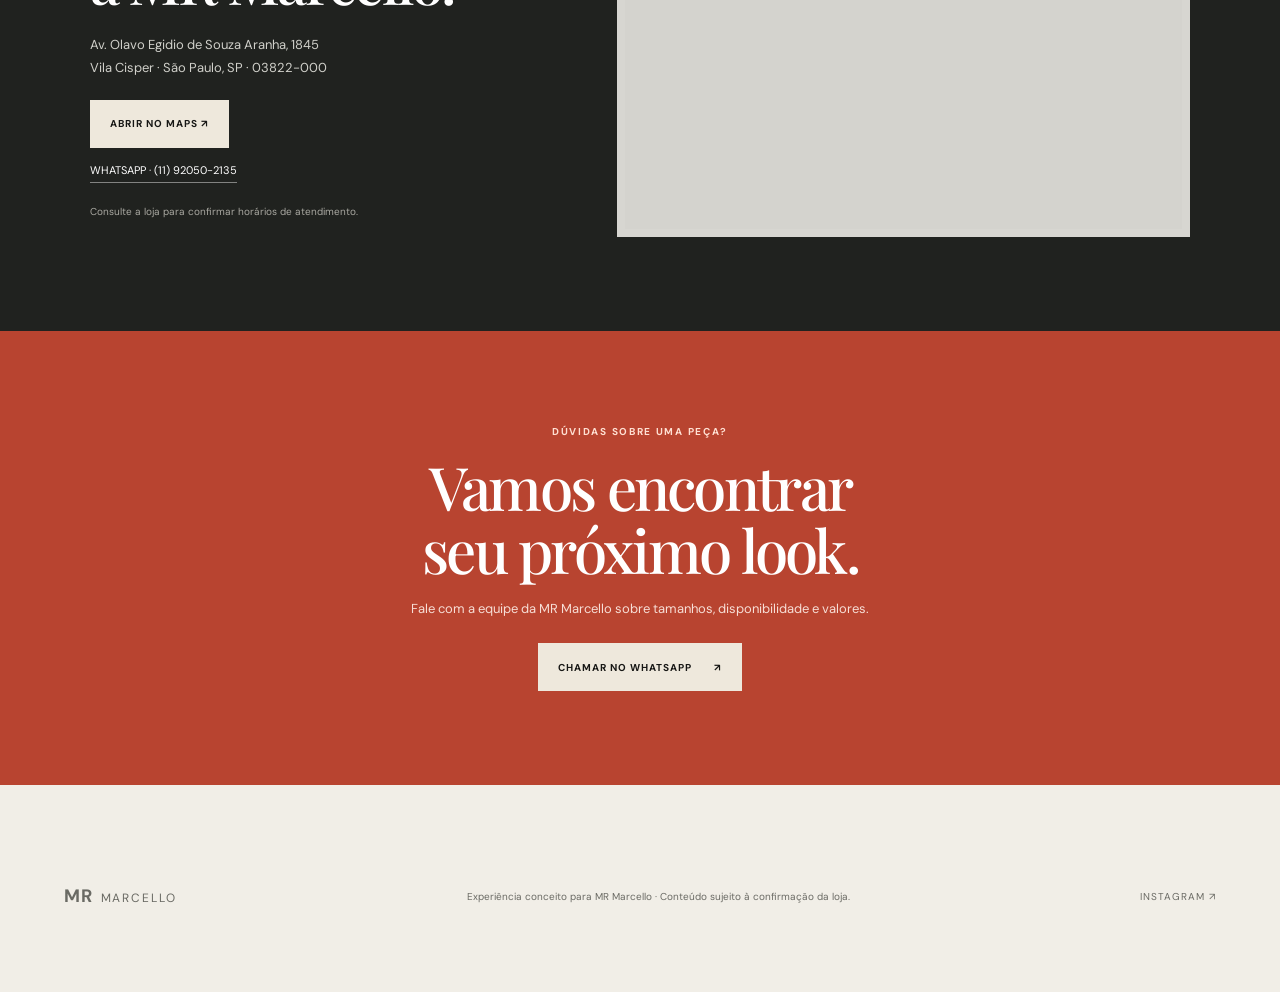
==== commit fc00d469: "Fix look gallery proportions on desktop and mobile" ====
--- a/index.html
+++ b/index.html
@@ -12,7 +12,7 @@
   <title>MR Marcello — Tendência com autenticidade</title>
   <link rel="preconnect" href="https://fonts.googleapis.com">
   <link rel="preconnect" href="https://fonts.gstatic.com" crossorigin>
-  <link rel="stylesheet" href="styles.css?v=2">
+  <link rel="stylesheet" href="styles.css?v=3">
   <script src="app.js?v=2" defer></script>
 </head>
 <body data-theme="closet">
@@ -53,3 +53,4 @@
   <footer><a class="wordmark" href="#inicio">MR<span>MARCELLO</span></a><span>Experiência conceito para MR Marcello · Conteúdo sujeito à confirmação da loja.</span><a href="https://www.instagram.com/mrmarcello_/" target="_blank" rel="noopener noreferrer">INSTAGRAM ↗</a></footer>
 </body>
 </html>
+
--- a/styles.css
+++ b/styles.css
@@ -3,3 +3,10 @@
 @media(max-width:760px){.concept-note{font-size:8px}.site-header{height:62px;padding-inline:4vw}.header-links{display:none}.intro{padding:52px 6vw 32px;display:block}.intro h1{font-size:clamp(42px,12vw,60px)}.intro-side{max-width:420px;margin-top:23px}.hero{display:flex;flex-direction:column-reverse;padding:0 4vw 40px;min-height:0}.hero-copy{padding:24px 5vw 13px}.hero h2{font-size:48px}.hero-image,.hero-image img{min-height:440px;max-height:540px}.hero-index{left:6vw;bottom:13px}.concept-bar{padding:14px 5vw;align-items:flex-start;flex-direction:column}.concept-switch{width:100%}.concept-switch button{flex:1;padding-inline:7px}.trust-strip{font-size:8px;padding:16px 3vw}.section-pad{padding:68px 6vw}.section-heading{align-items:flex-start;gap:10px;flex-direction:column}.section-heading h2,.story-copy h2,.contact h2,.complete-look h2,.faq h2,.visit h2{font-size:42px}.section-heading>p br{display:none}.catalog-tools{align-items:stretch}.search-box{flex-basis:100%}.category-filters{justify-content:flex-start;overflow:auto;flex-wrap:nowrap}.category-filters button{white-space:nowrap;padding-inline:10px}.favorites-filter{align-self:flex-start}.product-grid{grid-template-columns:repeat(2,minmax(0,1fr));gap:25px 10px}.product-meta h3{font-size:17px}.product-actions{flex-direction:column;gap:6px}.product-actions button{min-height:44px}.complete-look{grid-template-columns:1fr;gap:32px}.look-pair{gap:10px}.look-pair a:nth-child(2){margin-top:38px}.brand-story{grid-template-columns:1fr;gap:34px}.story-image{height:430px}.story-copy>p:not(.eyebrow){font-size:13px}.service-note{grid-template-columns:1fr;gap:20px}.service-note h3{font-size:21px;margin:10px 0 6px}.service-note p{margin:0 0 8px}.faq{grid-template-columns:1fr;gap:30px}.faq-item>button{font-size:12px}.visit{grid-template-columns:1fr;gap:34px}.map-frame{height:340px}.bag-dock{padding:10px 4vw}.bag-dock strong{font-size:8px}.bag-dock span{font-size:10px}.bag-dock .button{padding-inline:12px;gap:8px;min-height:44px;font-size:8px}footer{flex-wrap:wrap;padding:22px 5vw 82px}footer>span{order:3;width:100%}body[data-theme=atelier] .hero{display:flex;flex-direction:column-reverse;min-height:0}body[data-theme=atelier] .hero-image,body[data-theme=atelier] .hero-image img{min-height:430px}body[data-theme=atelier] .hero-copy{padding:24px 5vw 12px}body[data-theme=atelier] .product-card:nth-child(even){margin-top:32px}body[data-theme=street] .hero{display:flex;min-height:510px;padding:0 4vw 35px;justify-content:center}body[data-theme=street] .hero-image{position:absolute;inset:0 4vw 35px;min-height:470px}body[data-theme=street] .hero-image img{min-height:470px}body[data-theme=street] .hero-copy{padding:30px 5vw 35px}body[data-theme=street] .hero h2{font-size:56px}body[data-theme=street] .hero-index{bottom:11px}}
 @media(max-width:380px){.intro h1{font-size:42px}.product-grid{gap-inline:7px}.product-meta h3{font-size:15px}.bag-dock{align-items:flex-start;flex-direction:column}.bag-dock .button{width:100%}.hero-image,.hero-image img{min-height:360px}body[data-theme=street] .hero h2{font-size:48px}}
 @media(prefers-reduced-motion:reduce){*,*::before,*::after{scroll-behavior:auto!important;transition:none!important;animation:none!important}}
+/* Keep the look gallery proportionate inside the nested responsive grids. */
+.complete-look{grid-template-columns:minmax(0,.72fr) minmax(0,1.28fr)}
+.complete-look-copy,.look-pair{min-width:0}
+.look-pair{grid-template-columns:repeat(2,minmax(0,1fr));align-items:start;min-width:0}
+.look-pair a{aspect-ratio:3/4;min-width:0}
+.look-pair img{width:100%;height:100%;aspect-ratio:auto;object-fit:cover}
+@media(max-width:760px){.complete-look{grid-template-columns:minmax(0,1fr)}.look-pair{grid-template-columns:repeat(2,minmax(0,1fr))}}
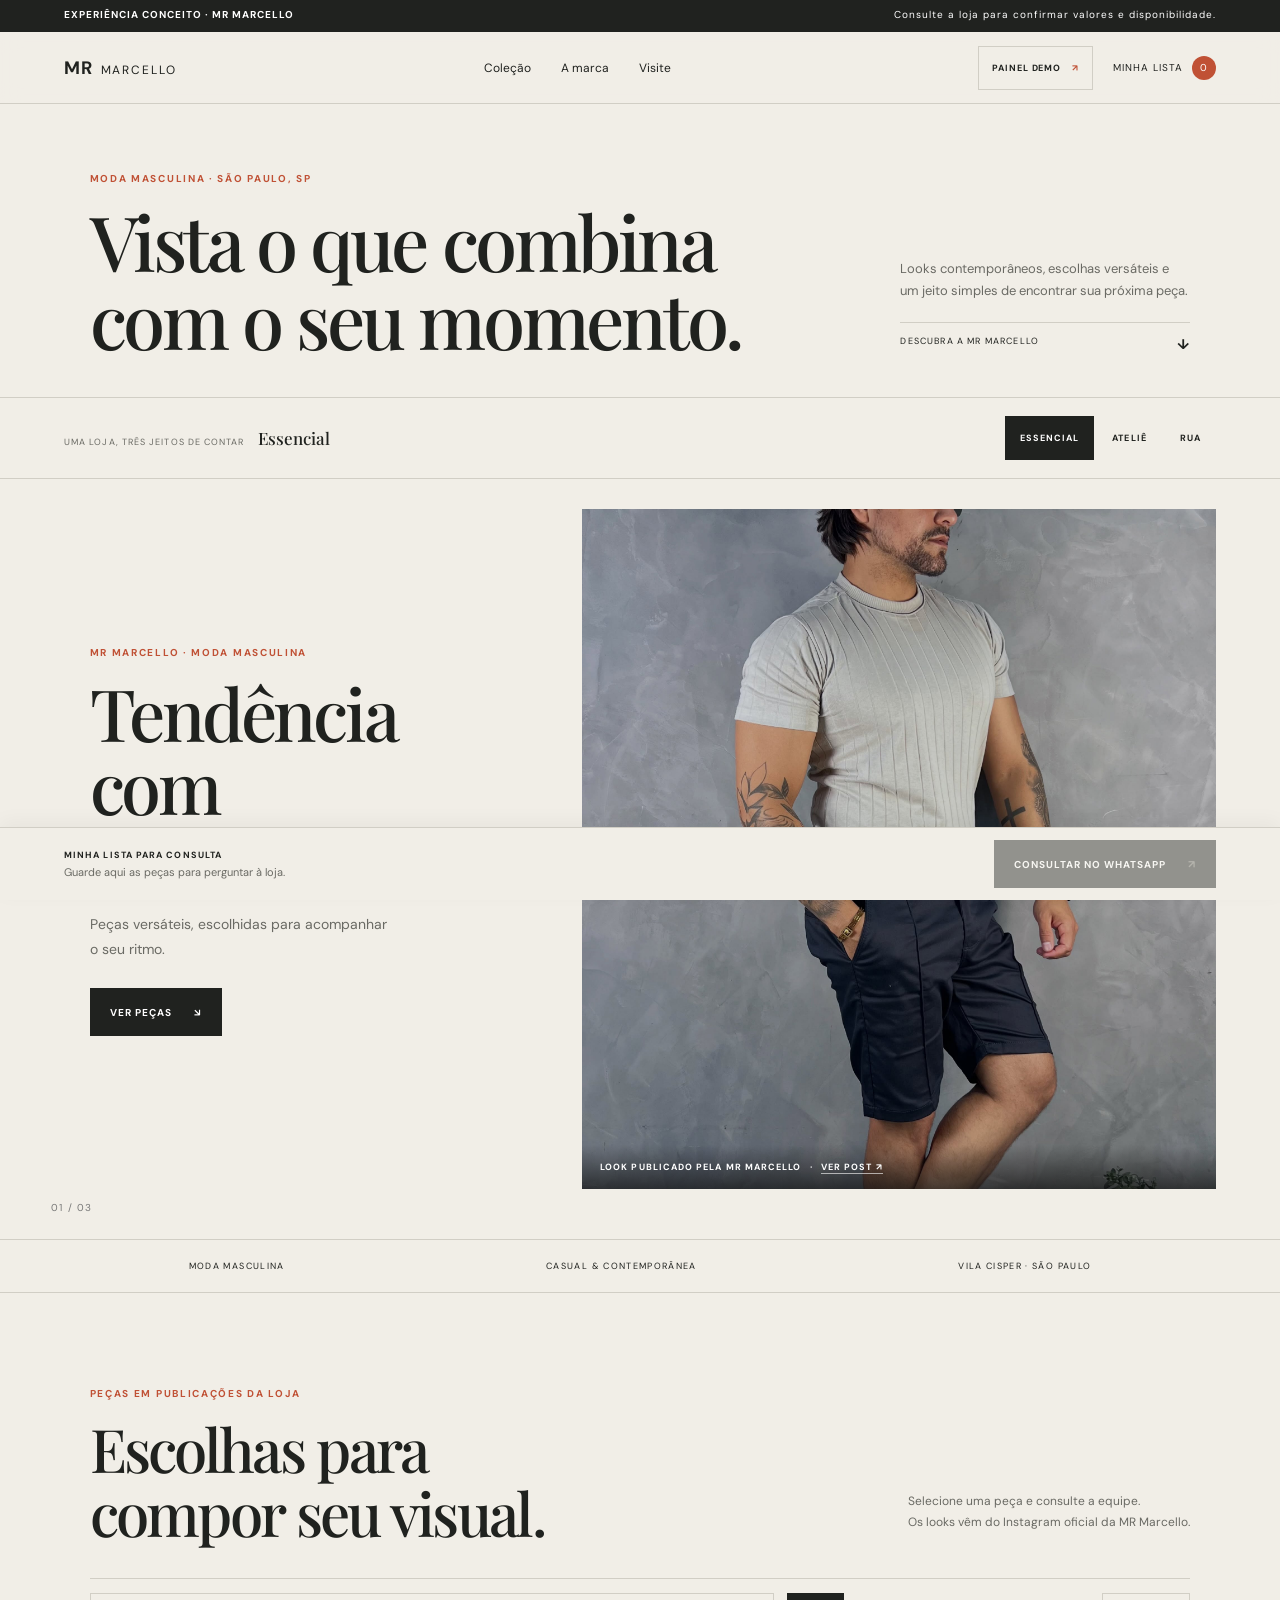
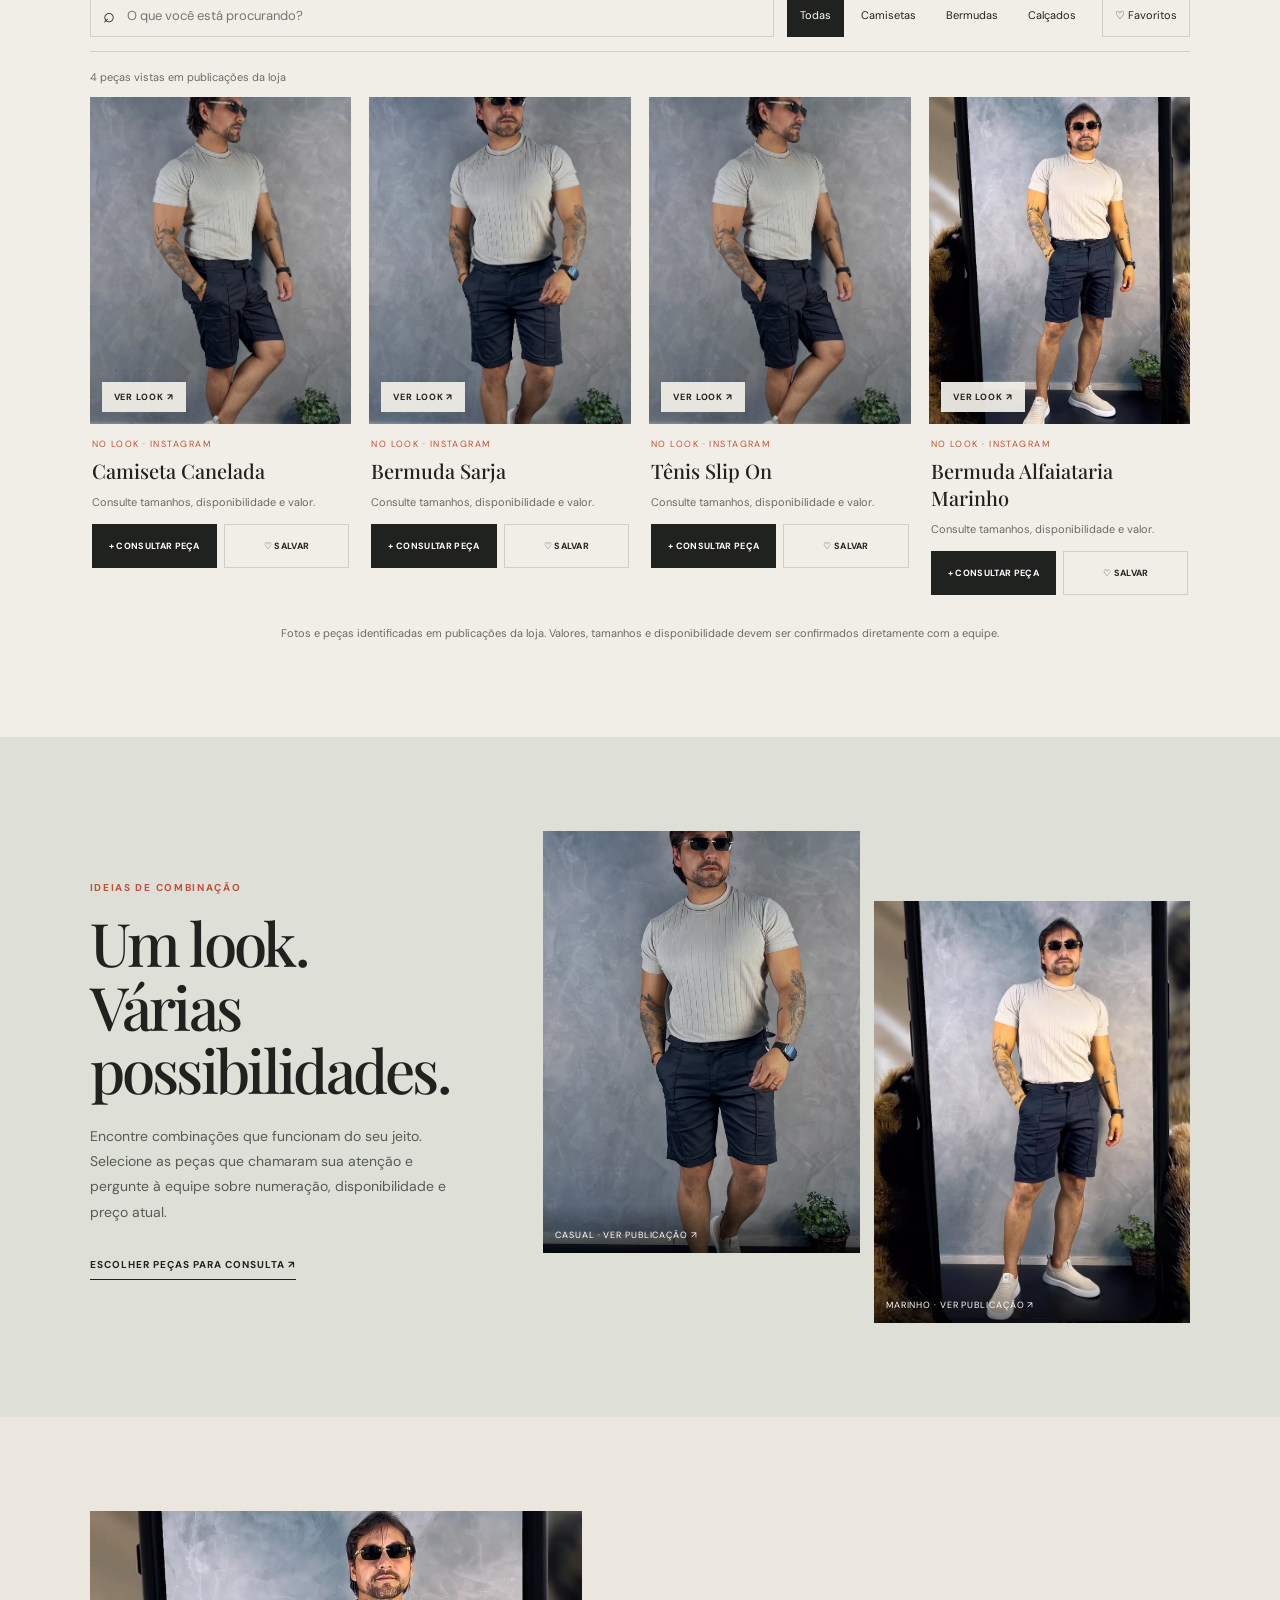
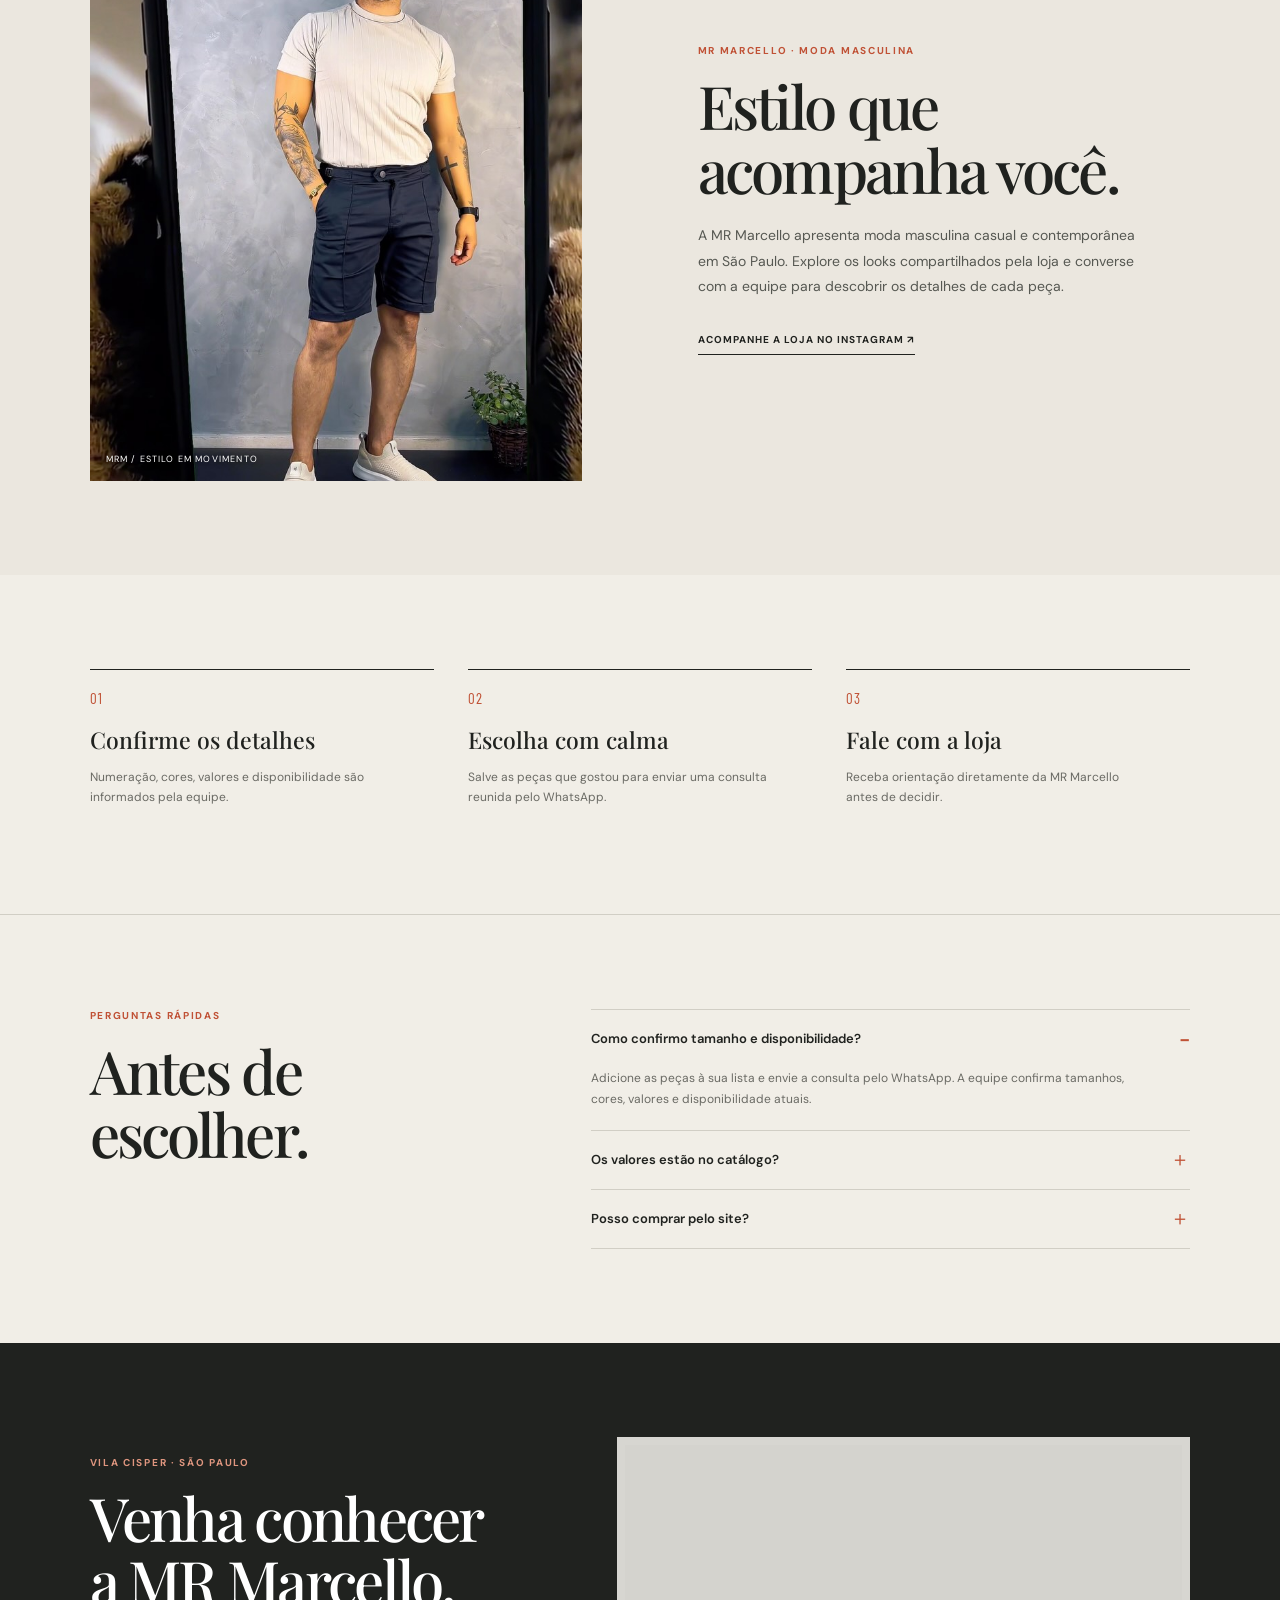
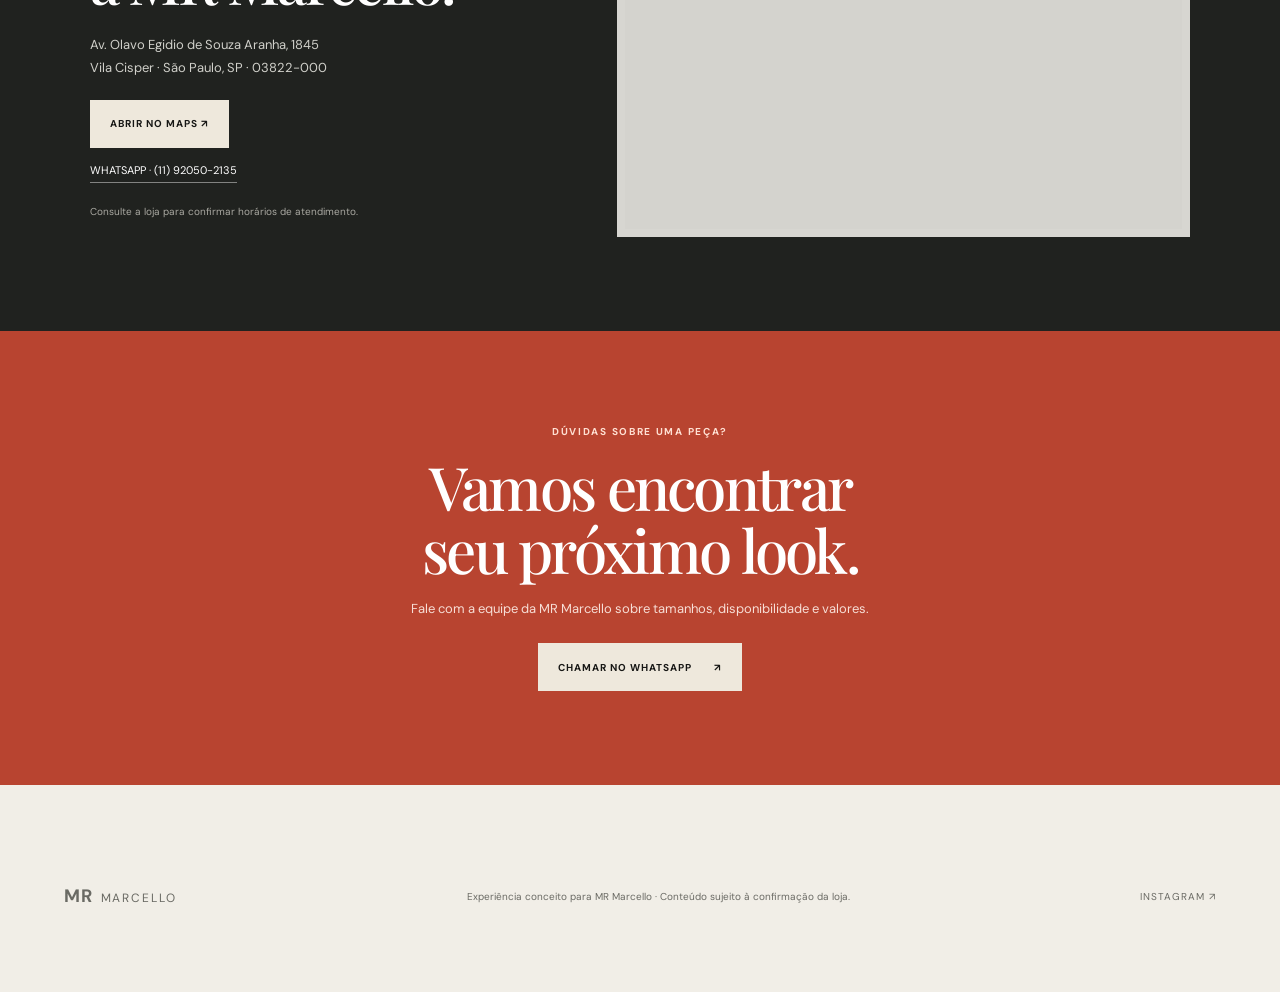
==== commit f4a2726f: "Add mock retail dashboard to MR Marcello concept" ====
--- a/index.html
+++ b/index.html
@@ -12,16 +12,17 @@
   <title>MR Marcello — Tendência com autenticidade</title>
   <link rel="preconnect" href="https://fonts.googleapis.com">
   <link rel="preconnect" href="https://fonts.gstatic.com" crossorigin>
-  <link rel="stylesheet" href="styles.css?v=3">
-  <script src="app.js?v=2" defer></script>
+  <link rel="stylesheet" href="styles.css?v=4">
+  <script src="app.js?v=3" defer></script>
 </head>
 <body data-theme="closet">
+  <div id="storefront">
   <a class="skip-link" href="#colecao">Pular para a coleção</a>
   <div class="concept-note"><span>EXPERIÊNCIA CONCEITO · MR MARCELLO</span><span>Consulte a loja para confirmar valores e disponibilidade.</span></div>
   <header class="site-header">
     <a class="wordmark" href="#inicio" aria-label="MR Marcello, início">MR<span>MARCELLO</span></a>
     <nav class="header-links" aria-label="Navegação principal"><a href="#colecao">Coleção</a><a href="#marca">A marca</a><a href="#visite">Visite</a></nav>
-    <a class="bag-trigger" href="#sacola">MINHA LISTA <span id="bag-count" aria-live="polite">0</span></a>
+    <div class="header-actions"><button id="open-panel" class="panel-trigger" type="button">PAINEL DEMO <span aria-hidden="true">↗</span></button><a class="bag-trigger" href="#sacola">MINHA LISTA <span id="bag-count" aria-live="polite">0</span></a></div>
   </header>
   <main id="inicio">
     <section class="intro">
@@ -51,6 +52,59 @@
   </main>
   <aside id="sacola" class="bag-dock" aria-label="Peças para consultar"><div><strong>MINHA LISTA PARA CONSULTA</strong><span id="bag-summary">Guarde aqui as peças para perguntar à loja.</span><span id="bag-status" class="sr-only" aria-live="polite">Sua lista está vazia</span></div><button id="whatsapp-inquiry" type="button" class="button button-dark" disabled>CONSULTAR NO WHATSAPP <span aria-hidden="true">↗</span></button></aside>
   <footer><a class="wordmark" href="#inicio">MR<span>MARCELLO</span></a><span>Experiência conceito para MR Marcello · Conteúdo sujeito à confirmação da loja.</span><a href="https://www.instagram.com/mrmarcello_/" target="_blank" rel="noopener noreferrer">INSTAGRAM ↗</a></footer>
+  </div>
+  <section id="panel-app" class="admin-preview" aria-label="Painel demonstrativo MR Marcello" hidden>
+    <header class="admin-topbar" tabindex="-1">
+      <span class="admin-brand" aria-label="Painel da loja MR Marcello"><span aria-hidden="true">MR</span> MARCELLO <small>PAINEL DA LOJA</small></span>
+      <div class="admin-top-actions"><span class="demo-pill"><i aria-hidden="true"></i> DEMONSTRAÇÃO · DADOS FICTÍCIOS</span><button id="close-panel" class="admin-back" type="button">← VOLTAR À LOJA</button></div>
+    </header>
+    <div class="admin-layout">
+      <aside class="admin-sidebar" aria-label="Navegação do painel">
+        <p class="admin-side-label">ACOMPANHAMENTO</p>
+        <button class="admin-nav is-active" type="button" data-panel-view="overview" aria-controls="panel-overview" aria-current="page"><span aria-hidden="true">▦</span> Visão geral</button>
+        <button class="admin-nav" type="button" data-panel-view="products" aria-controls="panel-products"><span aria-hidden="true">◇</span> Produtos <b id="admin-product-count">05</b></button>
+        <div class="admin-side-note"><span>MRM / 01</span><p>Uma visão simples para cuidar da vitrine e acompanhar o interesse pelas peças.</p></div>
+      </aside>
+      <main class="admin-content">
+        <a class="admin-skip-link" href="#panel-title">Pular para o conteúdo do painel</a>
+        <div class="admin-notice"><span aria-hidden="true">i</span><p><strong>Prévia do painel:</strong> informações e números são exemplos para demonstrar a experiência. Nada aqui representa vendas, visitas ou estoque real da MR Marcello.</p></div>
+
+        <section id="panel-overview" class="admin-view" data-panel-page="overview">
+          <div class="admin-heading"><div><p class="admin-kicker">MR MARCELLO · RESUMO DA LOJA</p><h1 id="panel-title">A vitrine, em um só lugar.</h1><p>Veja o que chama atenção, quais peças tiveram saída e o que pode precisar de uma nova olhada.</p></div><span class="period-label">PERÍODO DE EXEMPLO · 30 DIAS</span></div>
+          <div class="metric-grid" aria-label="Indicadores demonstrativos">
+            <article class="metric-card"><span>VISITAS À VITRINE</span><strong>1.284</strong><small><i>↗</i> pessoas explorando os looks</small></article>
+            <article class="metric-card"><span>PEÇAS MAIS VISTAS</span><strong>552</strong><small>visualizações somadas · exemplo</small></article>
+            <article class="metric-card metric-highlight"><span>PEÇAS COM SAÍDA</span><strong>23</strong><small>itens registrados no período</small></article>
+            <article class="metric-card"><span>SEM SAÍDA REGISTRADA</span><strong data-metric-no-sales>02</strong><small>peças para revisar ou destacar</small></article>
+          </div>
+          <div class="admin-main-grid">
+            <article class="admin-card attention-card"><div class="admin-card-heading"><div><p class="admin-kicker">INTERESSE NAS PEÇAS</p><h2>O que chamou atenção.</h2></div><span>VISTAS · EXEMPLO</span></div><div id="interest-chart" class="interest-chart"></div><p class="admin-card-footnote">Na operação real, esse resumo dependeria dos acessos medidos na vitrine.</p></article>
+            <article class="admin-card highlight-card"><p class="admin-kicker">UMA LEITURA SIMPLES</p><h2>Mais procurada<br>nesta amostra.</h2><div class="highlight-product"><img src="images/look-sarja-1.jpg" alt="Peça de referência publicada pela MR Marcello"><div><strong>Camiseta Canelada</strong><span>184 visualizações de exemplo</span></div></div><p>Essa visão ajuda a equipe a notar quais peças despertam interesse e quais talvez precisem de fotos ou destaque atualizado.</p><button class="quiet-link" type="button" data-open-products>VER PEÇAS DO CATÁLOGO ↗</button></article>
+          </div>
+          <article class="admin-card admin-products-card"><div class="admin-card-heading"><div><p class="admin-kicker">CATÁLOGO DE EXEMPLO</p><h2>Saída por peça.</h2></div><button type="button" class="admin-add-button" data-add-product>+ ADICIONAR PRODUTO</button></div><div class="product-table-wrap"><table class="admin-product-table"><thead><tr><th>PEÇA</th><th>VISUALIZAÇÕES</th><th>VENDIDAS</th><th>SITUAÇÃO</th></tr></thead><tbody id="overview-product-rows"></tbody></table></div><p class="admin-card-footnote">Nomes aparecem em publicações da loja; os números ao lado são fictícios e servem apenas para mostrar como o painel poderia organizar os dados.</p></article>
+        </section>
+
+        <section id="panel-products" class="admin-view" data-panel-page="products" hidden>
+          <div class="admin-heading product-heading"><div><p class="admin-kicker">MR MARCELLO · ORGANIZAÇÃO DA VITRINE</p><h1 id="panel-products-title" tabindex="-1">Produtos e peças.</h1><p>Inclua uma peça na simulação e visualize como o catálogo poderia ser atualizado pela própria equipe.</p></div><button type="button" class="admin-add-button admin-add-main" data-add-product>+ ADICIONAR PRODUTO</button></div>
+          <div class="product-management-note"><strong>Você controla a vitrine.</strong><span>Na demonstração, novos itens ficam salvos somente neste navegador. Ainda não são publicados na loja.</span></div>
+          <div class="product-table-wrap product-manage-wrap"><table class="admin-product-table"><thead><tr><th>PEÇA</th><th>VISUALIZAÇÕES</th><th>VENDIDAS</th><th>SITUAÇÃO</th><th></th></tr></thead><tbody id="manage-product-rows"></tbody></table></div>
+          <p class="admin-card-footnote">Os dados de exemplo não são conectados ao Instagram, WhatsApp, Clarity ou sistema de vendas. Uma operação real precisa ser definida com a loja.</p>
+        </section>
+      </main>
+    </div>
+    <footer class="admin-footer"><span>MR MARCELLO · PRÉVIA CONCEITUAL</span><span>DEMONSTRAÇÃO VISUAL · SEM DADOS OU PUBLICAÇÃO REAL</span></footer>
+  </section>
+  <dialog id="add-product-dialog" class="add-product-dialog" aria-labelledby="add-product-title">
+    <form id="add-product-form" method="dialog">
+      <button id="form-close" class="form-close" type="button" aria-label="Fechar formulário">×</button>
+      <p class="admin-kicker">PAINEL DA LOJA · DEMONSTRAÇÃO</p><h2 id="add-product-title">Adicionar uma peça.</h2><p class="form-intro">Este cadastro de exemplo fica salvo só neste navegador.</p>
+      <label for="demo-product-name">Nome da peça</label><input id="demo-product-name" name="name" type="text" maxlength="60" placeholder="Ex.: Camisa de linho" required>
+      <label for="demo-product-category">Categoria</label><select id="demo-product-category" name="category" required><option value="Camisetas">Camisetas</option><option value="Bermudas">Bermudas</option><option value="Calçados">Calçados</option><option value="Camisas">Camisas</option><option value="Acessórios">Acessórios</option></select>
+      <label for="demo-product-note">Nota para a equipe <span>(opcional)</span></label><textarea id="demo-product-note" name="note" maxlength="160" rows="3" placeholder="Ex.: Checar fotos e cores antes de publicar"></textarea>
+      <div class="form-actions"><button type="button" class="form-cancel" id="cancel-add-product">Cancelar</button><button type="submit" class="admin-add-button">ADICIONAR À DEMONSTRAÇÃO ↗</button></div>
+    </form>
+  </dialog>
+  <div id="admin-toast" class="admin-toast" role="status" aria-live="polite"></div>
 </body>
 </html>
 
--- a/styles.css
+++ b/styles.css
@@ -10,3 +10,120 @@
 .look-pair a{aspect-ratio:3/4;min-width:0}
 .look-pair img{width:100%;height:100%;aspect-ratio:auto;object-fit:cover}
 @media(max-width:760px){.complete-look{grid-template-columns:minmax(0,1fr)}.look-pair{grid-template-columns:repeat(2,minmax(0,1fr))}}
+
+/* Demonstration-only management screen: clear, compact and usable on touch screens. */
+#storefront[hidden],#panel-app[hidden],[data-panel-page][hidden]{display:none!important}
+.header-actions{display:flex;align-items:center;gap:20px}
+.panel-trigger{min-height:44px;padding:0 13px;border:1px solid var(--line);background:transparent;font-size:9px;font-weight:700;letter-spacing:.1em;cursor:pointer}
+.panel-trigger span{padding-left:8px;color:var(--accent)}
+.panel-trigger:hover{background:var(--ink);color:#fff;border-color:var(--ink)}
+.panel-trigger:focus-visible,.admin-preview button:focus-visible,.add-product-dialog :focus-visible{outline:3px solid #b54a32;outline-offset:3px}
+.admin-preview{min-height:100vh;background:#f7f6f2;color:#252720;font-family:'DM Sans',Arial,sans-serif}
+.admin-topbar{min-height:74px;padding:0 clamp(16px,4vw,58px);display:flex;align-items:center;justify-content:space-between;gap:16px;background:#20221f;color:#fff}
+.admin-brand{display:flex;align-items:center;gap:8px;text-decoration:none;font-size:12px;font-weight:700;letter-spacing:.14em}
+.admin-skip-link{position:absolute;top:-80px;left:12px;z-index:20;padding:11px 13px;background:#20221f;color:#fff;font-size:10px;font-weight:700}
+.admin-skip-link:focus{top:8px}
+.admin-brand>span{display:grid;place-items:center;width:33px;height:33px;border:1px solid #8b8b7e;border-radius:50%;font-family:Georgia,serif;letter-spacing:-.06em}
+.admin-brand small{margin-left:10px;color:#bcbdb3;font-size:8px;font-weight:500;letter-spacing:.14em}
+.admin-top-actions{display:flex;align-items:center;gap:18px}
+.demo-pill{display:inline-flex;align-items:center;gap:7px;color:#f0d59f;font-size:8px;font-weight:700;letter-spacing:.1em}
+.demo-pill i{width:7px;height:7px;border-radius:50%;background:#e2b45d}
+.admin-back{min-height:42px;padding:0 12px;border:1px solid #696a61;background:transparent;color:#fff;font-size:9px;font-weight:700;letter-spacing:.08em;cursor:pointer}
+.admin-back:hover{background:#fff;color:#20221f}
+.admin-layout{min-height:calc(100vh - 126px);display:grid;grid-template-columns:226px minmax(0,1fr)}
+.admin-sidebar{position:relative;display:flex;flex-direction:column;gap:7px;padding:30px 17px;background:#eeece5;border-right:1px solid #d9d7ce}
+.admin-side-label,.admin-kicker{margin:0;color:#73746d;font-size:8px;font-weight:700;letter-spacing:.16em}
+.admin-side-label{padding:0 11px 12px}
+.admin-nav{display:flex;align-items:center;gap:11px;min-height:46px;padding:0 12px;border:0;background:transparent;color:#5f6059;text-align:left;font-size:11px;cursor:pointer}
+.admin-nav>span{width:18px;color:#8e8b7d;font-size:16px;text-align:center}
+.admin-nav b{margin-left:auto;color:#818277;font-size:9px}
+.admin-nav:hover,.admin-nav.is-active{background:#fff;color:#20221f}
+.admin-nav.is-active{box-shadow:inset 3px 0 #b7563c;font-weight:700}
+.admin-nav.is-active>span{color:#b7563c}
+.admin-side-note{margin-top:auto;padding:15px 12px;border-top:1px solid #d2d0c7;color:#64645c}
+.admin-side-note span{font-size:8px;font-weight:700;letter-spacing:.12em;color:#a0523a}
+.admin-side-note p{font-size:10px;line-height:1.65;margin:9px 0 0}
+.admin-content{width:min(1280px,100%);margin:0 auto;padding:26px clamp(18px,3.4vw,52px) 56px}
+.admin-notice{display:flex;gap:12px;align-items:flex-start;padding:13px 16px;border:1px solid #e8d9ba;background:#fbf4e6;color:#615846}
+.admin-notice>span{display:grid;place-items:center;flex:0 0 19px;height:19px;border-radius:50%;background:#e9d9b6;color:#5a4a31;font-size:11px;font-weight:700}
+.admin-notice p{margin:0;font-size:10px;line-height:1.6}
+.admin-notice strong{color:#282923}
+.admin-heading{display:flex;align-items:flex-end;justify-content:space-between;gap:22px;margin:33px 0 20px}
+.admin-heading h1{margin:9px 0 6px;font:500 clamp(31px,4vw,46px)/1.05 var(--serif);letter-spacing:-.045em}
+.admin-heading>div>p:last-child{max-width:590px;margin:0;color:#70716a;font-size:11px;line-height:1.65}
+.admin-kicker{color:#a05139}
+.period-label{flex:0 0 auto;padding:9px 11px;border:1px solid #d9d7ce;color:#67685f;font-size:8px;font-weight:700;letter-spacing:.09em}
+.metric-grid{display:grid;grid-template-columns:repeat(4,minmax(0,1fr));gap:11px}
+.metric-card{min-height:132px;padding:17px 17px 15px;border:1px solid #e2e0d9;background:#fff}
+.metric-card>span{display:block;color:#74756e;font-size:8px;font-weight:700;letter-spacing:.11em}
+.metric-card strong{display:block;margin:13px 0 4px;font:500 35px/1 var(--serif);letter-spacing:-.04em;color:#252720}
+.metric-card small{display:block;color:#777871;font-size:9px}
+.metric-card small i{color:#54806d;font-style:normal;font-weight:700}
+.metric-highlight{background:#252720;border-color:#252720;color:#fff}
+.metric-highlight>span,.metric-highlight small{color:#c6c5bb}
+.metric-highlight strong{color:#f1d8b1}
+.admin-main-grid{display:grid;grid-template-columns:minmax(0,1.3fr) minmax(250px,.7fr);gap:12px;margin-top:13px}
+.admin-card{padding:19px;background:#fff;border:1px solid #e2e0d9}
+.admin-card-heading{display:flex;align-items:center;justify-content:space-between;gap:15px}
+.admin-card-heading h2,.highlight-card h2{margin:7px 0 0;font:500 24px/1.12 var(--serif);letter-spacing:-.035em}
+.admin-card-heading>span{color:#808077;font-size:8px;font-weight:700;letter-spacing:.1em}
+.interest-chart{display:grid;gap:15px;margin-top:21px}
+.interest-row{display:grid;grid-template-columns:minmax(130px,1.1fr) minmax(70px,2fr) 34px;align-items:center;gap:12px}
+.interest-row>span{overflow:hidden;color:#55564f;font-size:10px;text-overflow:ellipsis;white-space:nowrap}
+.interest-row>b{color:#34352f;font-size:10px;text-align:right}
+.interest-track{height:7px;background:#ecebe5;overflow:hidden}
+.interest-track i{display:block;width:var(--bar-width);height:100%;background:#b7563c}
+.admin-card-footnote{margin:15px 0 0;color:#85857d;font-size:9px;line-height:1.6}
+.highlight-card{background:#f1eee7}
+.highlight-card h2{font-size:27px}
+.highlight-product{display:flex;align-items:center;gap:11px;margin:17px 0 12px;padding:9px;background:#fff}
+.highlight-product img{width:53px;height:61px;object-fit:cover;object-position:center 35%}
+.highlight-product strong,.highlight-product span{display:block}
+.highlight-product strong{font-size:10px}
+.highlight-product span{margin-top:5px;color:#777871;font-size:8px}
+.highlight-card>p:not(.admin-kicker){color:#64655e;font-size:10px;line-height:1.7}
+.quiet-link{margin-top:3px;padding:9px 0;border:0;border-bottom:1px solid #c6c1b3;background:transparent;color:#963f2b;font-size:8px;font-weight:700;letter-spacing:.1em;cursor:pointer}
+.admin-products-card{margin-top:13px;padding-bottom:13px}
+.admin-add-button{display:inline-flex;align-items:center;justify-content:center;gap:9px;min-height:42px;padding:0 13px;border:1px solid #252720;background:#252720;color:#fff;font-size:8px;font-weight:700;letter-spacing:.09em;cursor:pointer}
+.admin-add-button:hover{background:#a64932;border-color:#a64932}
+.product-table-wrap{width:100%;overflow-x:auto}
+.admin-product-table{width:100%;min-width:650px;border-collapse:collapse;margin-top:15px}
+.admin-product-table th{padding:10px 10px;border-bottom:1px solid #d9d7ce;color:#85857d;font-size:8px;font-weight:700;letter-spacing:.1em;text-align:left;white-space:nowrap}
+.admin-product-table td{padding:11px 10px;border-bottom:1px solid #eeece6;color:#4d4e48;font-size:10px;white-space:nowrap}
+.admin-product-table tbody tr:last-child td{border-bottom:0}
+.product-cell{display:flex;align-items:center;gap:10px;min-width:215px}
+.product-row-mark{display:grid;place-items:center;flex:0 0 34px;height:38px;background:#f1eee7;color:#9c4c35;font-size:9px;font-style:normal;font-weight:700}
+.product-cell strong,.product-cell small{display:block}
+.product-cell strong{color:#33342e;font-size:10px}
+.product-cell small{margin-top:4px;color:#8c8b83;font-size:7px;letter-spacing:.05em}
+.status-tag{display:inline-flex;align-items:center;min-height:22px;padding:0 8px;background:#f0efe9;color:#77776d;font-size:7px;font-weight:700;letter-spacing:.04em}
+.status-active{background:#e8f0ea;color:#41654f}
+.status-review{background:#f8eee5;color:#985c36}
+.status-new{background:#e8edf2;color:#4b627b}
+.remove-demo-product{min-height:36px;padding:6px;border:0;background:transparent;color:#8e4934;font-size:8px;font-weight:700;cursor:pointer}
+.remove-demo-product:hover{text-decoration:underline}
+.table-dash{color:#aaa99f}
+.admin-empty{padding:23px!important;color:#7b7b73!important;text-align:center}
+.product-heading{align-items:flex-end}
+.admin-add-main{flex:0 0 auto}
+.product-management-note{display:flex;gap:8px;align-items:center;margin-bottom:12px;padding:13px 15px;background:#f1eee7;color:#696961;font-size:10px;line-height:1.6}
+.product-management-note strong{color:#30312c}
+.product-manage-wrap{padding:3px 17px 12px;border:1px solid #e2e0d9;background:#fff}
+.admin-footer{display:flex;justify-content:space-between;gap:12px;padding:16px clamp(18px,4vw,58px);border-top:1px solid #dedcd5;color:#77776e;font-size:8px;font-weight:700;letter-spacing:.09em}
+.add-product-dialog{width:min(510px,calc(100% - 28px));max-height:calc(100dvh - 28px);padding:0;border:1px solid #d8d5ca;background:#f7f6f2;color:#252720;box-shadow:0 25px 90px #17171042}
+.add-product-dialog::backdrop{background:#17171099;backdrop-filter:blur(3px)}
+.add-product-dialog form{position:relative;padding:34px clamp(20px,5vw,38px) 27px}
+.form-close{position:absolute;top:13px;right:14px;width:38px;height:38px;border:1px solid #d8d5ca;background:#fff;font-size:23px;cursor:pointer}
+.add-product-dialog h2{margin:9px 0 7px;font:500 32px/1.1 var(--serif);letter-spacing:-.04em}
+.form-intro{margin:0 0 20px;color:#70716a;font-size:10px;line-height:1.5}
+.add-product-dialog label{display:block;margin:14px 0 6px;color:#474840;font-size:9px;font-weight:700}
+.add-product-dialog label span{color:#85857d;font-weight:400}
+.add-product-dialog input,.add-product-dialog select,.add-product-dialog textarea{display:block;width:100%;min-height:43px;padding:10px 11px;border:1px solid #d6d4cb;border-radius:0;background:#fff;color:#252720;font:inherit;font-size:11px}
+.add-product-dialog textarea{resize:vertical;min-height:82px}
+.form-actions{display:flex;justify-content:flex-end;gap:9px;margin-top:21px}
+.form-cancel{min-height:42px;padding:0 13px;border:1px solid #d1cfc6;background:transparent;font-size:9px;font-weight:700;cursor:pointer}
+.admin-toast{position:fixed;z-index:30;right:18px;bottom:18px;max-width:min(420px,calc(100% - 36px));padding:13px 16px;background:#252720;color:#fff;font-size:10px;line-height:1.5;opacity:0;transform:translateY(9px);pointer-events:none;transition:opacity .2s,transform .2s}
+.admin-toast.is-visible{opacity:1;transform:translateY(0)}
+@media(max-width:920px){.admin-layout{grid-template-columns:180px minmax(0,1fr)}.admin-content{padding-inline:20px}.metric-grid{grid-template-columns:repeat(2,minmax(0,1fr))}.admin-main-grid{grid-template-columns:1fr}.highlight-card{display:grid;grid-template-columns:1fr 1fr;column-gap:18px}.highlight-card>.admin-kicker,.highlight-card h2{grid-column:1}.highlight-product,.highlight-card>p:not(.admin-kicker),.quiet-link{grid-column:2}.highlight-product{grid-row:1/3;margin:0}.highlight-card>p:not(.admin-kicker){grid-row:3}.quiet-link{justify-self:start}}
+@media(max-width:650px){.header-actions{gap:7px}.panel-trigger{min-height:40px;padding:0 8px;font-size:8px;letter-spacing:.04em}.bag-trigger{gap:5px;font-size:8px}.bag-trigger span{width:22px;height:22px}.wordmark{font-size:16px}.wordmark span{font-size:10px}.admin-topbar{min-height:94px;align-items:flex-start;flex-direction:column;justify-content:center;padding:12px 16px;gap:9px}.admin-top-actions{width:100%;justify-content:space-between;gap:8px}.demo-pill{font-size:7px}.admin-back{min-height:38px;padding-inline:9px;font-size:8px}.admin-layout{display:block;min-height:calc(100vh - 146px)}.admin-sidebar{position:sticky;top:0;z-index:5;display:flex;flex-direction:row;align-items:center;gap:5px;padding:8px 12px;border-right:0;border-bottom:1px solid #d9d7ce;overflow-x:auto}.admin-side-label,.admin-side-note{display:none}.admin-nav{flex:0 0 auto;min-height:42px;padding:0 11px;font-size:10px}.admin-nav>span{width:auto}.admin-nav b{margin-left:0}.admin-content{padding:16px 13px 40px}.admin-notice{gap:8px;padding:11px}.admin-notice p{font-size:9px}.admin-heading{align-items:flex-start;flex-direction:column;margin:24px 0 15px;gap:12px}.admin-heading h1{font-size:35px}.admin-heading>div>p:last-child{font-size:10px}.period-label{font-size:7px}.metric-grid{gap:7px}.metric-card{min-height:113px;padding:13px 11px}.metric-card>span{font-size:7px;letter-spacing:.07em}.metric-card strong{font-size:29px;margin:12px 0 5px}.metric-card small{font-size:8px;line-height:1.4}.admin-main-grid{gap:8px;margin-top:8px}.admin-card{padding:14px 12px}.admin-card-heading{align-items:flex-start;flex-direction:column}.admin-card-heading h2,.highlight-card h2{font-size:22px}.admin-card-heading>span{font-size:7px}.interest-chart{gap:14px;margin-top:18px}.interest-row{grid-template-columns:minmax(102px,1fr) minmax(55px,1.2fr) 29px;gap:7px}.interest-row>span,.interest-row>b{font-size:8px}.interest-track{height:6px}.highlight-card{display:block}.highlight-product{margin:13px 0 10px}.highlight-card>p:not(.admin-kicker){font-size:9px}.quiet-link{min-height:38px;font-size:8px}.admin-products-card{margin-top:8px}.admin-products-card .admin-card-heading{gap:9px}.admin-products-card .admin-add-button,.admin-add-main{min-height:40px;font-size:7px}.admin-product-table{min-width:620px}.admin-product-table th{padding:9px 7px;font-size:7px}.admin-product-table td{padding:10px 7px;font-size:9px}.admin-card-footnote{font-size:8px}.product-heading{align-items:stretch}.product-heading .admin-add-main{align-self:flex-start}.product-management-note{align-items:flex-start;flex-direction:column;font-size:9px}.product-manage-wrap{padding-inline:9px}.admin-footer{flex-direction:column;font-size:7px}.add-product-dialog form{padding:31px 18px 20px}.add-product-dialog h2{font-size:28px}.form-actions{flex-direction:column-reverse}.form-actions>button{width:100%}.admin-toast{right:12px;bottom:90px;font-size:9px}}
+@media(prefers-reduced-motion:reduce){.admin-toast{transition:none!important}}
